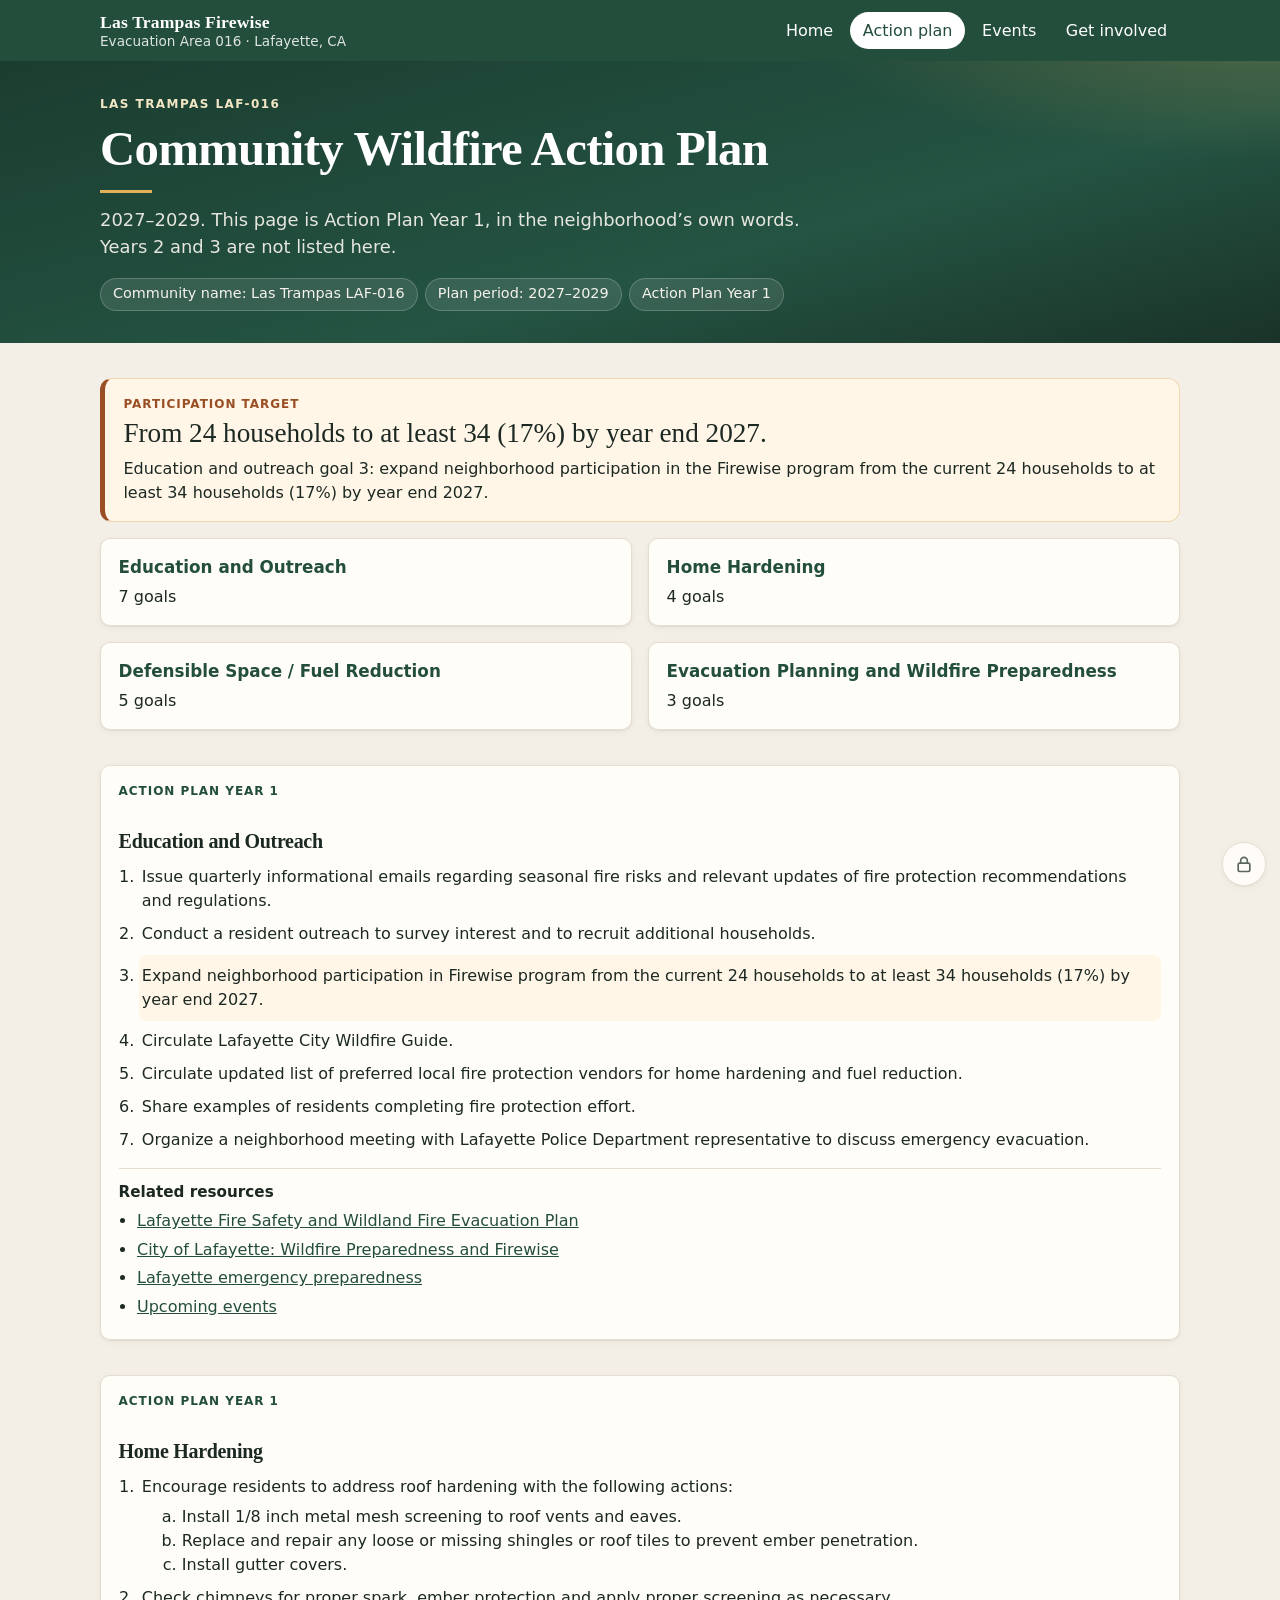
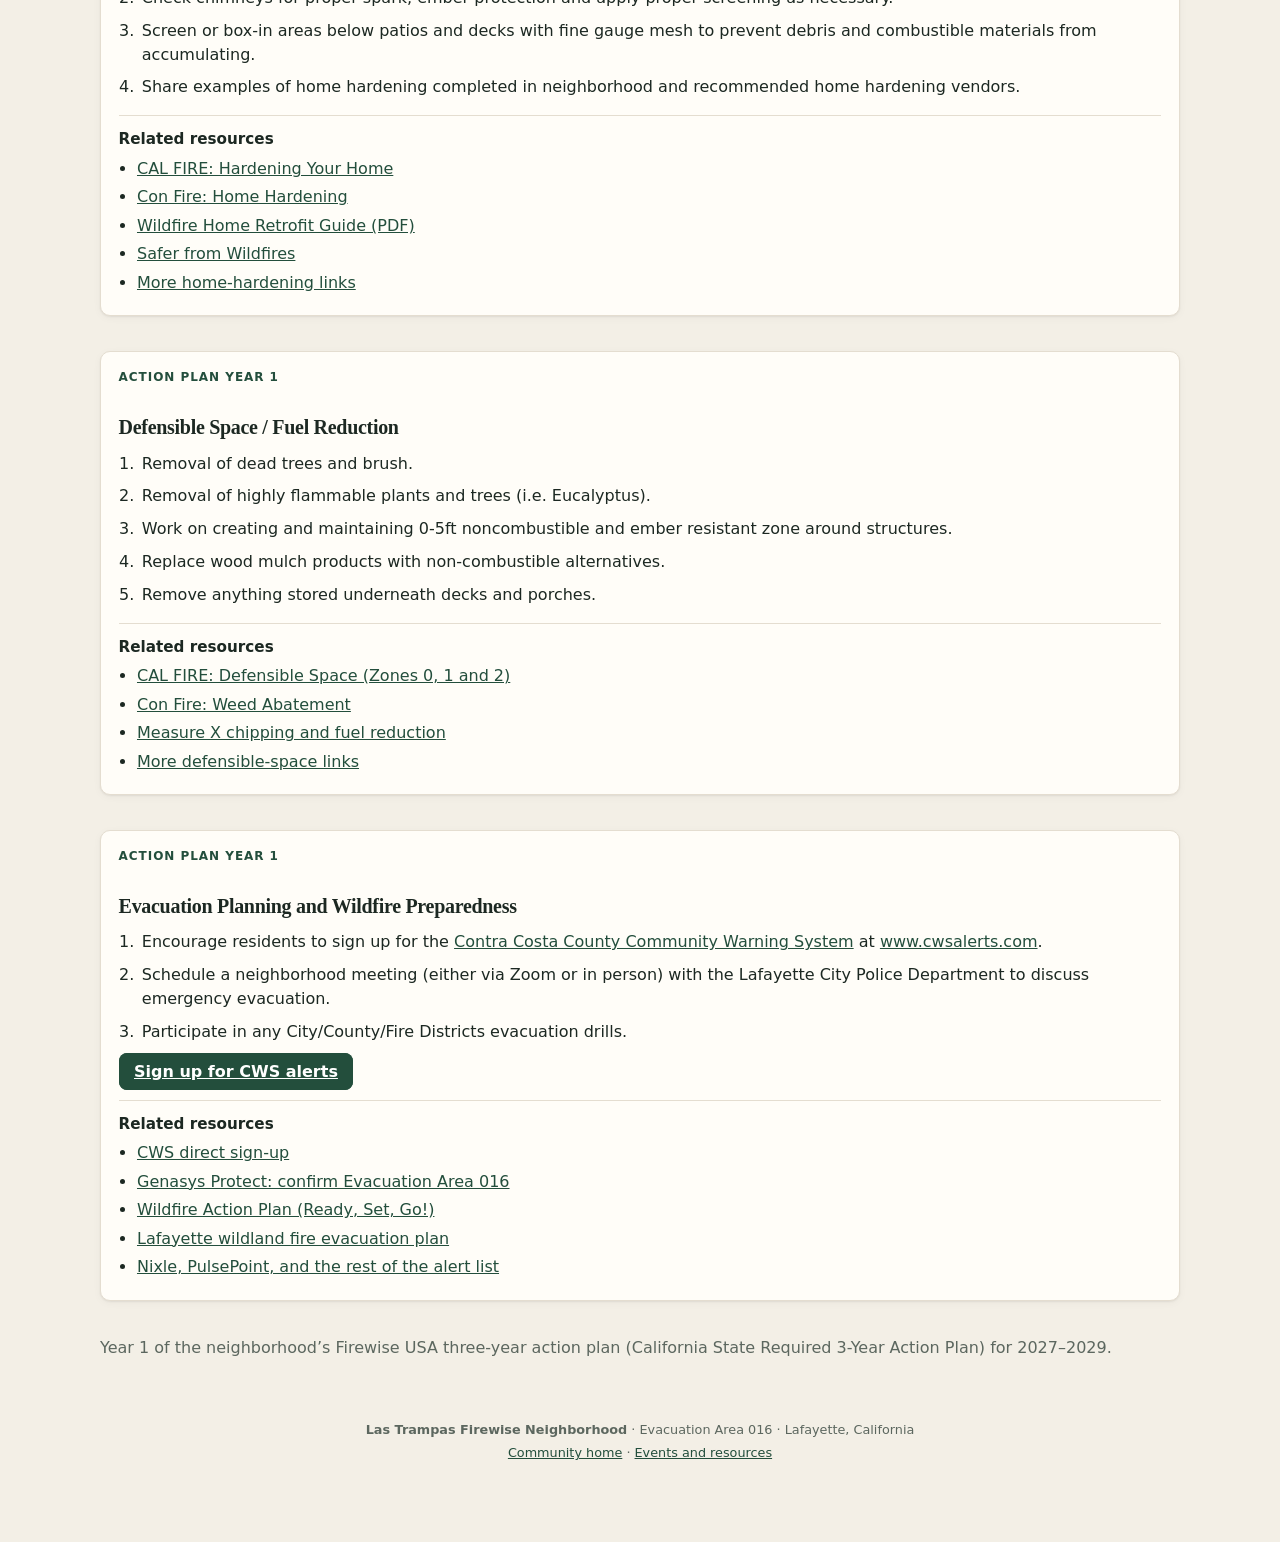
==== action-plan.html @ e47c63eb "Open the site to neighbors and lock organizer tools The homepage, events page, and new Year 1 wildfi" ====
<!doctype html>
<html lang="en"><head>
<meta charset="utf-8"><meta name="viewport" content="width=device-width,initial-scale=1">
<meta name="description" content="Las Trampas LAF-016 Community Wildfire Action Plan for 2027–2029, Action Plan Year 1.">
<title>Action Plan 2027–2029 &middot; Las Trampas Firewise</title>
<link rel="icon" href="data:image/svg+xml,%3Csvg xmlns='http://www.w3.org/2000/svg' viewBox='0 0 32 32'%3E%3Crect width='32' height='32' rx='6' fill='%23234e3c'/%3E%3Cpath d='M16 7c-3.2 4.6-7 7-7 12.2a7 7 0 0 0 14 0C23 14 19.2 11.6 16 7z' fill='%23f3e6c4'/%3E%3C/svg%3E">
<link rel="stylesheet" href="assets/style.css">
</head><body class="page-public"><a class="skip" href="#content">Skip to content</a>
<header class="site"><div class="wrap">
  <a class="brand" href="index.html"><strong>Las Trampas Firewise</strong><span>Evacuation Area 016 &middot; Lafayette, CA</span></a>
  <nav class="main" aria-label="Main"><ul>
    <li><a href="index.html">Home</a></li>
    <li><a href="action-plan.html" aria-current="page">Action plan</a></li>
    <li><a href="events.html">Events</a></li>
    <li><a href="index.html#involved">Get involved</a></li>
  </ul></nav>
</div></header>
<main id="content" class="community">
  <section class="hero-band">
    <div class="wrap">
      <p class="eyebrow">Las Trampas LAF-016</p>
      <h1>Community Wildfire Action Plan</h1>
      <hr class="hero-rule">
      <p class="lede">2027&ndash;2029. This page is Action Plan Year 1, in the neighborhood&rsquo;s own words. Years 2 and 3 are not listed here.</p>
      <ul class="facts">
        <li>Community name: Las Trampas LAF-016</li>
        <li>Plan period: 2027&ndash;2029</li>
        <li>Action Plan Year 1</li>
      </ul>
    </div>
  </section>
  <div class="wrap">
    <section aria-labelledby="target-h">
      <div class="target-callout">
        <p class="target-kicker" id="target-h">Participation target</p>
        <p class="target-stat">From 24 households to at least 34 (17%) by year end 2027.</p>
        <p style="margin:0">Education and outreach goal 3: expand neighborhood participation in the Firewise program from the current 24 households to at least 34 households (17%) by year end 2027.</p>
      </div>
      <div class="grid cols-2">
        <a class="card plan-link" href="#education"><h3>Education and Outreach</h3><p>7 goals</p></a>
        <a class="card plan-link" href="#hardening"><h3>Home Hardening</h3><p>4 goals</p></a>
        <a class="card plan-link" href="#defensible"><h3>Defensible Space / Fuel Reduction</h3><p>5 goals</p></a>
        <a class="card plan-link" href="#evacuation"><h3>Evacuation Planning and Wildfire Preparedness</h3><p>3 goals</p></a>
      </div>
    </section>

    <section class="card plan-cat" id="education" aria-labelledby="edu-h">
      <p class="cat-label">Action Plan Year 1</p>
      <h2 id="edu-h">Education and Outreach</h2>
      <ol class="goals">
        <li>Issue quarterly informational emails regarding seasonal fire risks and relevant updates of fire protection recommendations and regulations.</li>
        <li>Conduct a resident outreach to survey interest and to recruit additional households.</li>
        <li class="is-target" id="participation">Expand neighborhood participation in Firewise program from the current 24 households to at least 34 households (17%) by year end 2027.</li>
        <li>Circulate Lafayette City Wildfire Guide.</li>
        <li>Circulate updated list of preferred local fire protection vendors for home hardening and fuel reduction.</li>
        <li>Share examples of residents completing fire protection effort.</li>
        <li>Organize a neighborhood meeting with Lafayette Police Department representative to discuss emergency evacuation.</li>
      </ol>
      <div class="related">
        <h3>Related resources</h3>
        <ul>
          <li><a href="https://www.lovelafayette.org/city-hall/quick-links/hot-topics/fire-safety" target="_blank" rel="noopener noreferrer">Lafayette Fire Safety and Wildland Fire Evacuation Plan</a></li>
          <li><a href="https://www.lovelafayette.org/city-hall/commissions-committees/emergency-preparedness/firewise-and-wildfire-preparedness" target="_blank" rel="noopener noreferrer">City of Lafayette: Wildfire Preparedness and Firewise</a></li>
          <li><a href="https://www.lovelafayette.org/city-hall/city-departments/police/emergency-preparedness" target="_blank" rel="noopener noreferrer">Lafayette emergency preparedness</a></li>
          <li><a href="events.html">Upcoming events</a></li>
        </ul>
      </div>
    </section>

    <section class="card plan-cat" id="hardening" aria-labelledby="hard-h">
      <p class="cat-label">Action Plan Year 1</p>
      <h2 id="hard-h">Home Hardening</h2>
      <ol class="goals">
        <li>Encourage residents to address roof hardening with the following actions:
          <ol type="a">
            <li>Install 1/8 inch metal mesh screening to roof vents and eaves.</li>
            <li>Replace and repair any loose or missing shingles or roof tiles to prevent ember penetration.</li>
            <li>Install gutter covers.</li>
          </ol>
        </li>
        <li>Check chimneys for proper spark, ember protection and apply proper screening as necessary.</li>
        <li>Screen or box-in areas below patios and decks with fine gauge mesh to prevent debris and combustible materials from accumulating.</li>
        <li>Share examples of home hardening completed in neighborhood and recommended home hardening vendors.</li>
      </ol>
      <div class="related">
        <h3>Related resources</h3>
        <ul>
          <li><a href="https://www.readyforwildfire.org/prepare-for-wildfire/hardening-your-home/" target="_blank" rel="noopener noreferrer">CAL FIRE: Hardening Your Home</a></li>
          <li><a href="https://www.cccfpd.org/470/Home-Hardening" target="_blank" rel="noopener noreferrer">Con Fire: Home Hardening</a></li>
          <li><a href="https://www.cccfpd.org/DocumentCenter/View/1547/Wildfire-Home-Retrfit-Guide-PDF" target="_blank" rel="noopener noreferrer">Wildfire Home Retrofit Guide (PDF)</a></li>
          <li><a href="https://www.insurance.ca.gov/01-consumers/200-wrr/Safer-from-Wildfires.cfm" target="_blank" rel="noopener noreferrer">Safer from Wildfires</a></li>
          <li><a href="events.html#hardening">More home-hardening links</a></li>
        </ul>
      </div>
    </section>

    <section class="card plan-cat" id="defensible" aria-labelledby="def-h">
      <p class="cat-label">Action Plan Year 1</p>
      <h2 id="def-h">Defensible Space / Fuel Reduction</h2>
      <ol class="goals">
        <li>Removal of dead trees and brush.</li>
        <li>Removal of highly flammable plants and trees (i.e. Eucalyptus).</li>
        <li>Work on creating and maintaining 0-5ft noncombustible and ember resistant zone around structures.</li>
        <li>Replace wood mulch products with non-combustible alternatives.</li>
        <li>Remove anything stored underneath decks and porches.</li>
      </ol>
      <div class="related">
        <h3>Related resources</h3>
        <ul>
          <li><a href="https://www.readyforwildfire.org/prepare-for-wildfire/defensible-space/" target="_blank" rel="noopener noreferrer">CAL FIRE: Defensible Space (Zones 0, 1 and 2)</a></li>
          <li><a href="https://www.cccfpd.org/200/Weed-Abatement-Annual-Program" target="_blank" rel="noopener noreferrer">Con Fire: Weed Abatement</a></li>
          <li><a href="https://www.cccfpd.gov/199/Measure-X-Funded-Wildfire-Programs" target="_blank" rel="noopener noreferrer">Measure X chipping and fuel reduction</a></li>
          <li><a href="events.html#defensible">More defensible-space links</a></li>
        </ul>
      </div>
    </section>

    <section class="card plan-cat" id="evacuation" aria-labelledby="evac-h">
      <p class="cat-label">Action Plan Year 1</p>
      <h2 id="evac-h">Evacuation Planning and Wildfire Preparedness</h2>
      <ol class="goals">
        <li>Encourage residents to sign up for the <a href="https://www.cwsalerts.com" target="_blank" rel="noopener noreferrer">Contra Costa County Community Warning System</a> at <a href="https://www.cwsalerts.com" target="_blank" rel="noopener noreferrer">www.cwsalerts.com</a>.</li>
        <li>Schedule a neighborhood meeting (either via Zoom or in person) with the Lafayette City Police Department to discuss emergency evacuation.</li>
        <li>Participate in any City/County/Fire Districts evacuation drills.</li>
      </ol>
      <p><a class="btn" href="https://www.cwsalerts.com" target="_blank" rel="noopener noreferrer">Sign up for CWS alerts</a></p>
      <div class="related">
        <h3>Related resources</h3>
        <ul>
          <li><a href="https://alerts5.athoc.com/SelfService/CCCCWS/Register" target="_blank" rel="noopener noreferrer">CWS direct sign-up</a></li>
          <li><a href="https://protect.genasys.com/" target="_blank" rel="noopener noreferrer">Genasys Protect: confirm Evacuation Area 016</a></li>
          <li><a href="https://readyforwildfire.org/prepare-for-wildfire/wildfire-action-plan/" target="_blank" rel="noopener noreferrer">Wildfire Action Plan (Ready, Set, Go!)</a></li>
          <li><a href="https://www.lovelafayette.org/city-hall/quick-links/hot-topics/fire-safety" target="_blank" rel="noopener noreferrer">Lafayette wildland fire evacuation plan</a></li>
          <li><a href="events.html#alerts">Nixle, PulsePoint, and the rest of the alert list</a></li>
        </ul>
      </div>
    </section>

    <p class="muted">Year 1 of the neighborhood&rsquo;s Firewise USA three-year action plan (California State Required 3-Year Action Plan) for 2027&ndash;2029.</p>
  </div>
</main>
<footer class="site"><div class="wrap">
  <p><strong>Las Trampas Firewise Neighborhood</strong> &middot; Evacuation Area 016 &middot; Lafayette, California</p>
  <p><a href="index.html">Community home</a> &middot; <a href="events.html">Events and resources</a></p>
</div></footer>
<button type="button" class="corner-lock" id="cornerLock" aria-label="Organizer sign-in" title="Organizer sign-in">
  <svg viewBox="0 0 24 24" width="20" height="20" aria-hidden="true" focusable="false"><rect x="5" y="11" width="14" height="10" rx="2" fill="none" stroke="currentColor" stroke-width="2"/><path d="M8 11V8a4 4 0 0 1 8 0v3" fill="none" stroke="currentColor" stroke-width="2" stroke-linecap="round"/></svg>
</button>
<script src="data/public-data.js"></script>
<script src="assets/firewise.js"></script>
<script>
Firewise.loadPublic().then(pub => Firewise.mountCornerLock(pub.residents_enc));
</script>
</body></html>
---- assets/style.css ----
:root{
  --bg:#f3efe6; --card:#fffdf8; --ink:#1c2822; --muted:#5c675f; --line:#e4ddd0;
  --accent:#234e3c; --accent-ink:#fff; --warn:#8a4b08; --warn-bg:#fff4e0;
  --st-signed:#1a7f37; --st-attended:#1f5fa8; --st-noresp:#c2410c; --st-unknown:#8b949e;
  --radius:10px; --shadow:0 1px 2px rgba(0,0,0,.06),0 2px 8px rgba(0,0,0,.04);
}
*{box-sizing:border-box}
html,body{margin:0;padding:0}
body{font-family:system-ui,-apple-system,"Segoe UI",Roboto,Helvetica,Arial,sans-serif;background:var(--bg);color:var(--ink);line-height:1.5;font-size:16px}
a{color:var(--accent)}
header.site a.brand{color:inherit;text-decoration:none}
header.site a.brand:hover{color:inherit}
header.site .wrap{max-width:1120px;margin-inline:auto;width:100%}
a:focus-visible,button:focus-visible,input:focus-visible,select:focus-visible,summary:focus-visible{outline:3px solid #f2b705;outline-offset:2px}
.skip{position:absolute;left:-999px;top:0;background:#000;color:#fff;padding:.5rem 1rem;z-index:2000}
.skip:focus{left:0}
header.site{background:var(--accent);color:var(--accent-ink)}
header.site .wrap{display:flex;flex-wrap:wrap;align-items:center;justify-content:space-between;gap:.5rem 1.5rem;padding:.75rem 1.25rem}
.brand{display:flex;flex-direction:column;line-height:1.2}
.brand strong{font-size:1.1rem;letter-spacing:.01em}
.brand span{font-size:.85rem;opacity:.85}
nav.main ul{list-style:none;margin:0;padding:0;display:flex;flex-wrap:wrap;gap:.25rem}
nav.main a{color:var(--accent-ink);text-decoration:none;padding:.4rem .8rem;border-radius:999px;display:inline-block;font-weight:500}
nav.main a:hover{background:rgba(255,255,255,.14)}
nav.main a[aria-current="page"]{background:#fff;color:var(--accent)}
.private-banner{background:var(--warn-bg);color:var(--warn);font-size:.85rem;padding:.35rem 1.25rem;border-bottom:1px solid #f1d9b0}
main{max-width:1200px;margin:0 auto;padding:1.25rem}
main.full{max-width:none;padding:0}
h1{font-size:1.6rem;margin:.2rem 0 .4rem}
h2{font-size:1.25rem;margin:1.6rem 0 .6rem}
h3{font-size:1.05rem;margin:0 0 .3rem}
.lede{color:var(--muted);margin:0 0 1rem;max-width:70ch}
.card{background:var(--card);border:1px solid var(--line);border-radius:var(--radius);box-shadow:var(--shadow);padding:1rem 1.1rem}
.grid{display:grid;gap:1rem}
.grid.cols-3{grid-template-columns:repeat(auto-fit,minmax(240px,1fr))}
.grid.cols-2{grid-template-columns:repeat(auto-fit,minmax(380px,1fr))}
.grid.cols-4{grid-template-columns:repeat(auto-fit,minmax(170px,1fr))}
.stat{font-size:1.9rem;font-weight:700;line-height:1.1}
.stat small{font-size:.9rem;font-weight:500;color:var(--muted)}
.muted{color:var(--muted)}
.btn{appearance:none;border:1px solid var(--accent);background:var(--accent);color:#fff;border-radius:8px;padding:.5rem .9rem;font:inherit;font-weight:600;cursor:pointer}
.btn.secondary{background:#fff;color:var(--accent)}
.btn:hover{filter:brightness(1.08)}
.btn:disabled{opacity:.5;cursor:not-allowed}
label{font-weight:500}
input[type=search],select{font:inherit;padding:.45rem .6rem;border:1px solid #b9c2bf;border-radius:8px;background:#fff;min-height:2.4rem}
.controls{display:flex;flex-wrap:wrap;gap:.75rem 1rem;align-items:flex-end}
.controls .field{display:flex;flex-direction:column;gap:.2rem;font-size:.9rem}
.controls .check{display:flex;gap:.4rem;align-items:center;font-size:.95rem;min-height:2.4rem}
.dot{display:inline-block;width:.85rem;height:.85rem;border-radius:50%;vertical-align:-.1rem;border:2px solid rgba(0,0,0,.25)}
.dot.signed{background:var(--st-signed)} .dot.attended{background:var(--st-attended)}
.dot.noresp{background:var(--st-noresp)} .dot.unknown{background:var(--st-unknown)}
.dot.approx{background:#fff;border:2px dashed #555}
.pill{display:inline-block;padding:.05rem .55rem;border-radius:999px;font-size:.8rem;font-weight:600;border:1px solid transparent;white-space:nowrap}
.pill.signed{background:#e3f4e8;color:#14612b;border-color:#b7e0c3}
.pill.attended{background:#e3eefb;color:#174a85;border-color:#b9d2f0}
.pill.noresp{background:#fdebe1;color:#9a3412;border-color:#f6c6ab}
.pill.unknown{background:#eef0f1;color:#4b5459;border-color:#d5dadc}
.pill.flag{background:var(--warn-bg);color:var(--warn);border-color:#f1d9b0}
footer.site{color:var(--muted);font-size:.8rem;text-align:center;padding:1.5rem 1rem 2rem}
.sr-only{position:absolute;width:1px;height:1px;padding:0;margin:-1px;overflow:hidden;clip:rect(0,0,0,0);border:0}
/* map page */
.map-layout{display:grid;grid-template-columns:320px 1fr;height:calc(100vh - 92px);min-height:520px}
.map-side{overflow:auto;padding:1rem;border-right:1px solid var(--line);background:#fff}
.map-side h1{font-size:1.25rem}
.map-side .field{margin-bottom:.75rem;display:flex;flex-direction:column;gap:.25rem}
.map-side fieldset{border:1px solid var(--line);border-radius:8px;padding:.5rem .75rem;margin:0 0 .75rem}
.map-side legend{font-weight:600;font-size:.9rem;padding:0 .25rem}
.map-side fieldset label{display:flex;align-items:center;gap:.45rem;font-weight:400;padding:.15rem 0}
#map{height:100%;width:100%}
.summary{background:#f1f5f3;border-radius:8px;padding:.6rem .75rem;margin-bottom:.9rem;font-size:.95rem}
.summary .big{font-size:1.35rem;font-weight:700}
.legend-box{background:#fff;padding:.5rem .7rem;border-radius:8px;box-shadow:var(--shadow);font-size:.85rem;line-height:1.7}
.leaflet-popup-content{font-size:.92rem;line-height:1.45;min-width:220px}
.popup-addr{font-weight:700;font-size:1rem}
.popup dl{display:grid;grid-template-columns:auto 1fr;gap:.1rem .6rem;margin:.4rem 0 0}
.popup dt{color:var(--muted)} .popup dd{margin:0}
@media (max-width:800px){
  .grid.cols-2{grid-template-columns:1fr}
  .map-layout{grid-template-columns:1fr;grid-template-rows:65vh auto;height:auto}
  #map{order:-1}
  .map-side{border-right:0;border-top:1px solid var(--line);max-height:none;overflow:visible}
}
/* roster */
.table-wrap{overflow:auto;border:1px solid var(--line);border-radius:var(--radius);background:#fff;max-height:70vh}
table{border-collapse:collapse;width:100%;font-size:.92rem}
thead th{position:sticky;top:0;background:#eef3f1;z-index:1;text-align:left;border-bottom:1px solid var(--line)}
th button{all:unset;cursor:pointer;display:flex;gap:.3rem;align-items:center;padding:.6rem .7rem;font-weight:700;width:100%;box-sizing:border-box}
th button:focus-visible{outline:3px solid #f2b705}
th[aria-sort="ascending"] .arrow::after{content:"▲"} th[aria-sort="descending"] .arrow::after{content:"▼"}
th .arrow{font-size:.7rem;color:var(--muted)}
td{padding:.5rem .7rem;border-bottom:1px solid #eef0ee;vertical-align:top}
tbody tr:nth-child(even){background:#fbfcfb}
tbody tr:hover{background:#f2f7f5}
td.empty{color:#a0a8ab;font-style:italic}
.toolbar{display:flex;flex-wrap:wrap;gap:.5rem;align-items:center;margin:.75rem 0}
.toast{position:fixed;bottom:1rem;left:50%;transform:translateX(-50%);background:#1f2a2e;color:#fff;padding:.6rem 1rem;border-radius:8px;opacity:0;transition:opacity .2s;pointer-events:none;z-index:3000}
.toast.show{opacity:1}
/* events */
.event{display:flex;flex-direction:column;gap:.35rem;position:relative}
.event .when{font-weight:600;color:var(--accent)}
.res-list{list-style:none;padding:0;margin:0;display:grid;gap:.6rem}
.res-list li{padding:.6rem .1rem;border-bottom:1px solid #eef0ee}
.res-list li:last-child{border-bottom:0}
.res-list a{font-weight:600}
.res-list .src{font-size:.8rem;color:var(--muted)}
/* lock screen */
body.locked{overflow:hidden}
.lock-overlay{position:fixed;inset:0;background:rgba(31,42,46,.55);backdrop-filter:blur(3px);display:flex;align-items:center;justify-content:center;z-index:5000;padding:1rem}
.lock-card{background:#fff;border-radius:14px;max-width:420px;width:100%;padding:1.6rem 1.5rem;box-shadow:0 10px 40px rgba(0,0,0,.25)}
.lock-card h2{margin:.2rem 0 .4rem}
.lock-card p{color:var(--muted);margin:.2rem 0 .9rem}
.lock-icon{font-size:2rem}
.lock-card form{display:flex;flex-direction:column;gap:.35rem}
.lock-card input[type=password]{font:inherit;padding:.6rem .7rem;border:1px solid #b9c2bf;border-radius:8px}
.lock-error{color:#b42318 !important;font-weight:600;min-height:1.4em;margin:.2rem 0 !important}
.lock-actions{display:flex;gap:.5rem;flex-wrap:wrap}
.lock-actions .btn{text-decoration:none;display:inline-block}
.lock-note{font-size:.82rem;margin-top:1rem !important}
.lock-link{background:transparent;border:1px solid rgba(255,255,255,.5);color:#fff;border-radius:999px;padding:.35rem .8rem;font:inherit;font-weight:500;cursor:pointer}
.lock-link:hover{background:rgba(255,255,255,.14)}
.event .cost{font-size:.85rem;font-weight:600;color:#14612b}
.event .src{font-size:.8rem;color:var(--muted)}
.event.past{opacity:.75}
.past-wrap{margin-top:1rem}
.past-wrap summary{cursor:pointer;font-weight:600;color:var(--accent);margin-bottom:.75rem}
.hood p{margin:.3rem 0 .6rem}
ul.tight{margin:.3rem 0 .6rem;padding-left:1.2rem}
ul.tight li{margin:.25rem 0}
.owner-label{font-size:.75rem;color:var(--muted);font-style:italic;line-height:1.25;margin-top:.15rem}
.pill.conf-high{background:#e3f4e8;color:#14612b;border-color:#b7e0c3}
.pill.conf-medium{background:#fff4e0;color:#8a4b08;border-color:#f1d9b0}
.pill.conf-low{background:#fdebe1;color:#9a3412;border-color:#f6c6ab}
.pill.conf-confirmed{background:#e3eefb;color:#174a85;border-color:#b9d2f0}
.dot.email-has{background:#0f9488;border-color:#0b4f49}
.dot.email-none{background:rgba(201,209,214,.55);border-color:#6b7780}
.dot.noinfo{background:#fff;border:2.5px solid #d1242f}
.pill.email-has{background:#d5f2ee;color:#0b4f49;border-color:#9fdcd3}
.pill.noinfo{background:#fff;color:#a40e26;border-color:#d1242f}
.warn-text{color:var(--warn)}

/* community site */
.page-public:not(.is-admin) h1,
.page-public:not(.is-admin) h2{
  font-family:Georgia,"Iowan Old Style","Palatino Linotype",Palatino,serif;
  font-weight:600;letter-spacing:-.015em;
}
.page-public .brand strong{font-family:Georgia,"Iowan Old Style","Palatino Linotype",Palatino,serif}
main.community{max-width:none;padding:0 0 1rem}
.wrap{max-width:1120px;margin-inline:auto;width:100%;padding-left:1.25rem;padding-right:1.25rem}
header.site .wrap{padding-top:.75rem;padding-bottom:.75rem}
.hero-band{background:
  radial-gradient(900px 280px at 100% -20%, rgba(224,177,90,.28), transparent 55%),
  linear-gradient(165deg,#1b3d30 0%,#245443 62%,#1a3328 100%);
  color:#f6f3ec}
.hero-band .wrap{padding-top:2.1rem;padding-bottom:2rem}
.hero-band h1{color:#fff;font-size:clamp(2rem,4.6vw,3.05rem);line-height:1.12;margin:0}
.hero-band .lede{color:rgba(246,243,236,.92);font-size:1.12rem;max-width:62ch}
.eyebrow{font-family:system-ui,-apple-system,"Segoe UI",sans-serif;text-transform:uppercase;letter-spacing:.12em;font-size:.75rem;font-weight:700;margin:0 0 .55rem;color:#f3e6c4}
.hero-rule{width:3.25rem;height:3px;background:#e0b15a;border:0;margin:.85rem 0 .9rem}
.hero-actions{display:flex;flex-wrap:wrap;gap:.6rem;align-items:center}
.hero-band .btn{background:#f4efe4;color:#1b3d30;border-color:transparent}
.hero-band .btn.secondary{background:transparent;color:#fff;border-color:rgba(255,255,255,.55)}
.hero-band .btn:hover{filter:brightness(1.05)}
.facts{display:flex;flex-wrap:wrap;gap:.45rem;list-style:none;padding:0;margin:1.05rem 0 0}
.facts li{background:rgba(255,255,255,.1);border:1px solid rgba(255,255,255,.2);border-radius:999px;padding:.28rem .75rem;font-size:.9rem}
.community .wrap > section,.community section.band{margin:2.2rem 0}
.section-head p{margin:.2rem 0 1rem}
.target-callout{background:#fff6e8;border:1px solid #f0d7b0;border-left:5px solid #9a4e24;border-radius:12px;padding:1rem 1.15rem;margin:0 0 1rem}
.target-kicker{font-family:system-ui,sans-serif;text-transform:uppercase;letter-spacing:.08em;font-size:.75rem;font-weight:700;color:#9a4e24;margin:0}
.target-stat{font-family:Georgia,"Iowan Old Style",Palatino,serif;font-size:clamp(1.35rem,2.4vw,1.7rem);line-height:1.25;margin:.2rem 0 .45rem}
a.card.plan-link{display:block;text-decoration:none;color:inherit;height:100%}
a.card.plan-link:hover{border-color:#234e3c}
a.card.plan-link h3{color:var(--accent)}
a.card.plan-link p{margin:0}
ol.goals{margin:.2rem 0 0;padding-left:1.3rem}
ol.goals > li{margin:.55rem 0;padding-left:.15rem}
ol.goals ol{margin:.35rem 0 .15rem}
li.is-target{background:#fff6e8;border-radius:8px;padding:.55rem .7rem;margin-left:-.2rem}
.related{margin-top:1rem;padding-top:.75rem;border-top:1px solid var(--line)}
.related h3{font-family:system-ui,sans-serif;font-size:.95rem}
.related ul{margin:.35rem 0 0;padding-left:1.15rem}
.related li{margin:.28rem 0}
.plan-cat{scroll-margin-top:1rem}
.cat-label{font-family:system-ui,sans-serif;font-size:.75rem;font-weight:700;letter-spacing:.08em;text-transform:uppercase;color:var(--accent);margin:0 0 .2rem}
.people{list-style:none;padding:0;margin:.4rem 0 0;display:grid;grid-template-columns:repeat(auto-fit,minmax(180px,1fr));gap:.7rem}
.people li{background:var(--card);border:1px solid var(--line);border-radius:var(--radius);padding:.75rem .9rem}
.people span{display:block;color:var(--muted);font-size:.88rem}
.emergency{background:#1c2822;color:#f6f3ec;border-radius:12px;padding:1rem 1.15rem}
.emergency a{color:#f3e6c4}
.emergency p{margin:.35rem 0 0}
.contact-grid{align-items:stretch}
.event p{margin:0}
footer.site p{margin:.25rem 0}
body.page-public:not(.is-admin) footer.site{padding-bottom:4.75rem}
.corner-lock{
  position:fixed;right:.85rem;bottom:.85rem;z-index:40;
  width:2.75rem;height:2.75rem;border-radius:999px;
  border:1px solid var(--line);background:rgba(255,253,248,.94);color:var(--muted);
  display:flex;align-items:center;justify-content:center;cursor:pointer;
  box-shadow:var(--shadow);
}
.corner-lock:hover{color:var(--accent);border-color:var(--accent)}
.organizer-wait{display:none;max-width:36rem;margin:18vh auto 0;padding:0 1.25rem;text-align:center;color:var(--muted)}
body.organizer-page:not(.unlocked):not(.locked) .organizer-wait{display:block}
body.organizer-page:not(.unlocked) > header.site,
body.organizer-page:not(.unlocked) > .private-banner,
body.organizer-page:not(.unlocked) > main,
body.organizer-page:not(.unlocked) > footer.site{display:none !important}
.admin-actions{display:flex;flex-wrap:wrap;gap:.6rem;align-items:center;margin:1rem 0}
.linkish{background:none;border:0;padding:0;color:var(--accent);font:inherit;font-weight:600;cursor:pointer;text-decoration:underline}
@media (max-width:640px){
  nav.main a{padding:.35rem .6rem}
  .hero-band .wrap{padding-top:1.5rem;padding-bottom:1.5rem}
}
@media print{
  .corner-lock,nav.main,.skip,.private-banner,.hero-actions{display:none !important}
  body{background:#fff}
  .hero-band{background:#fff;color:#000}
  .hero-band h1,.hero-band .lede{color:#000}
  .card{break-inside:avoid}
}
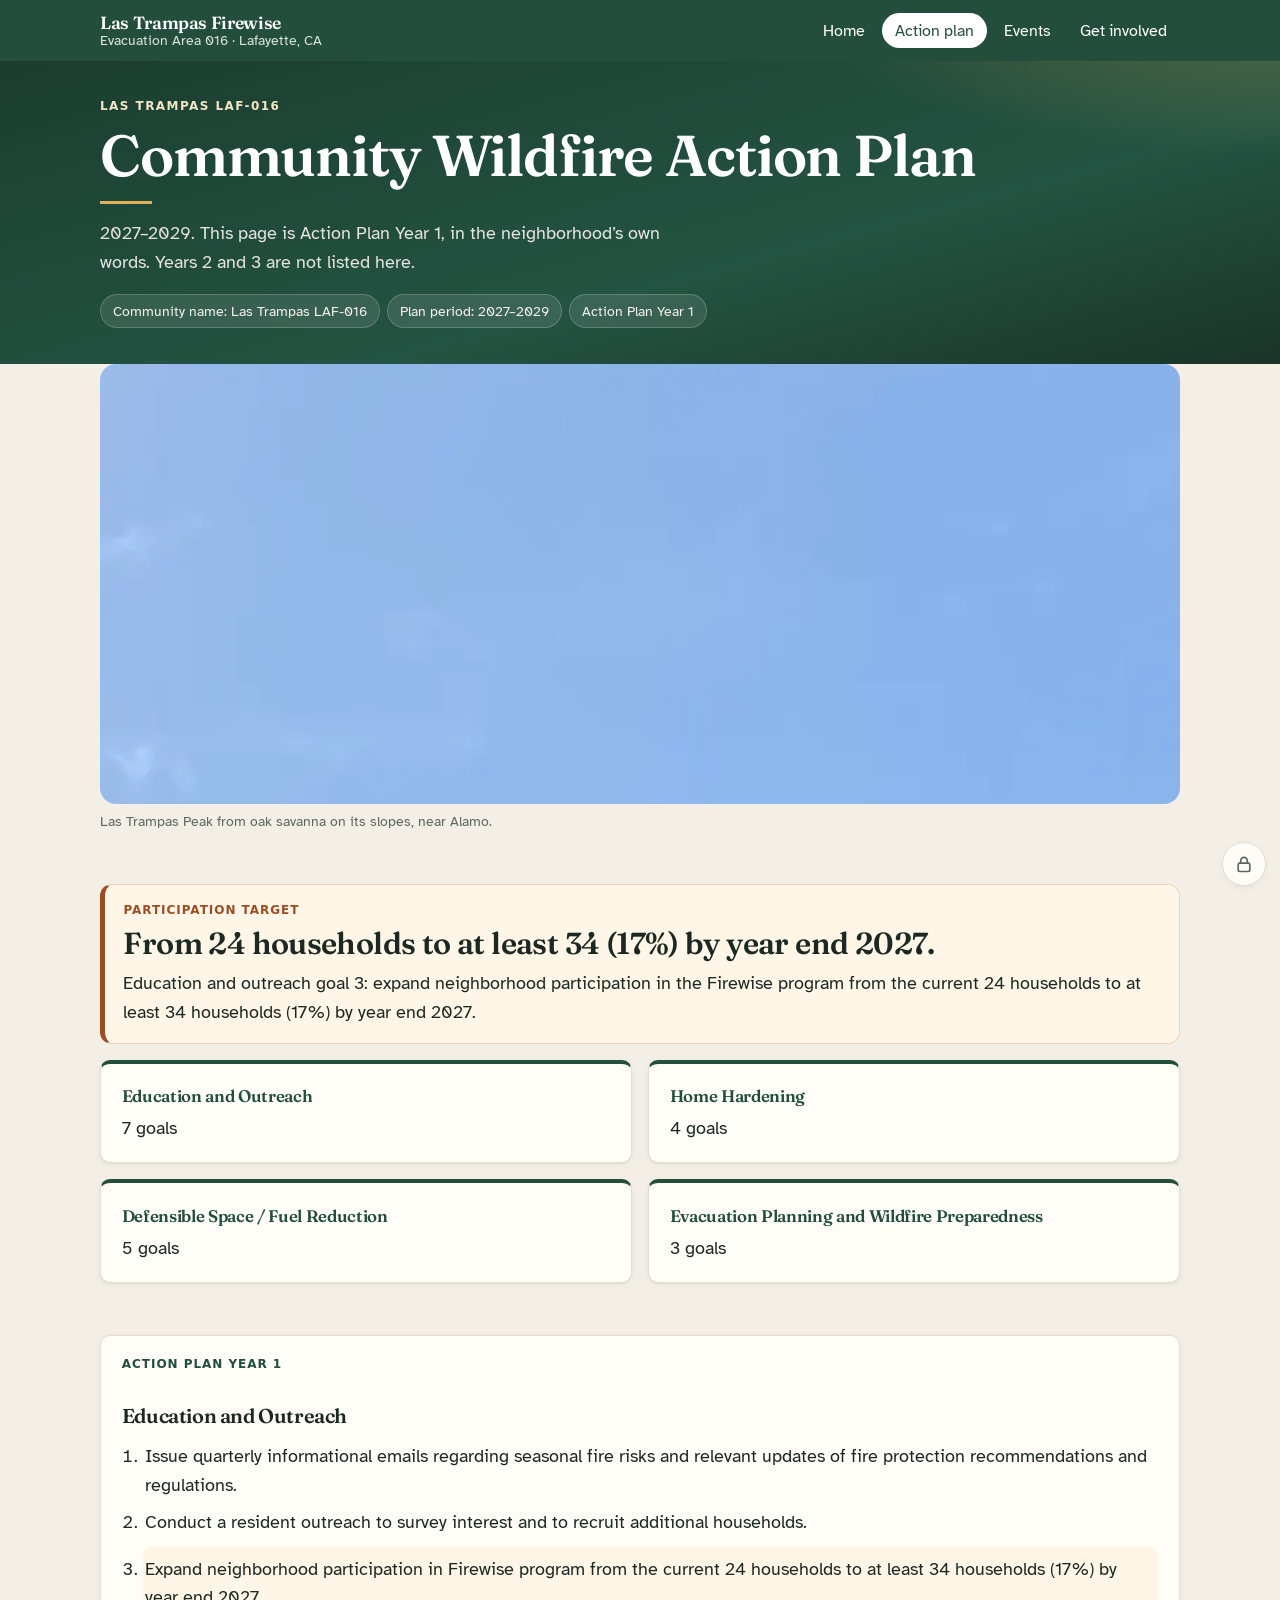
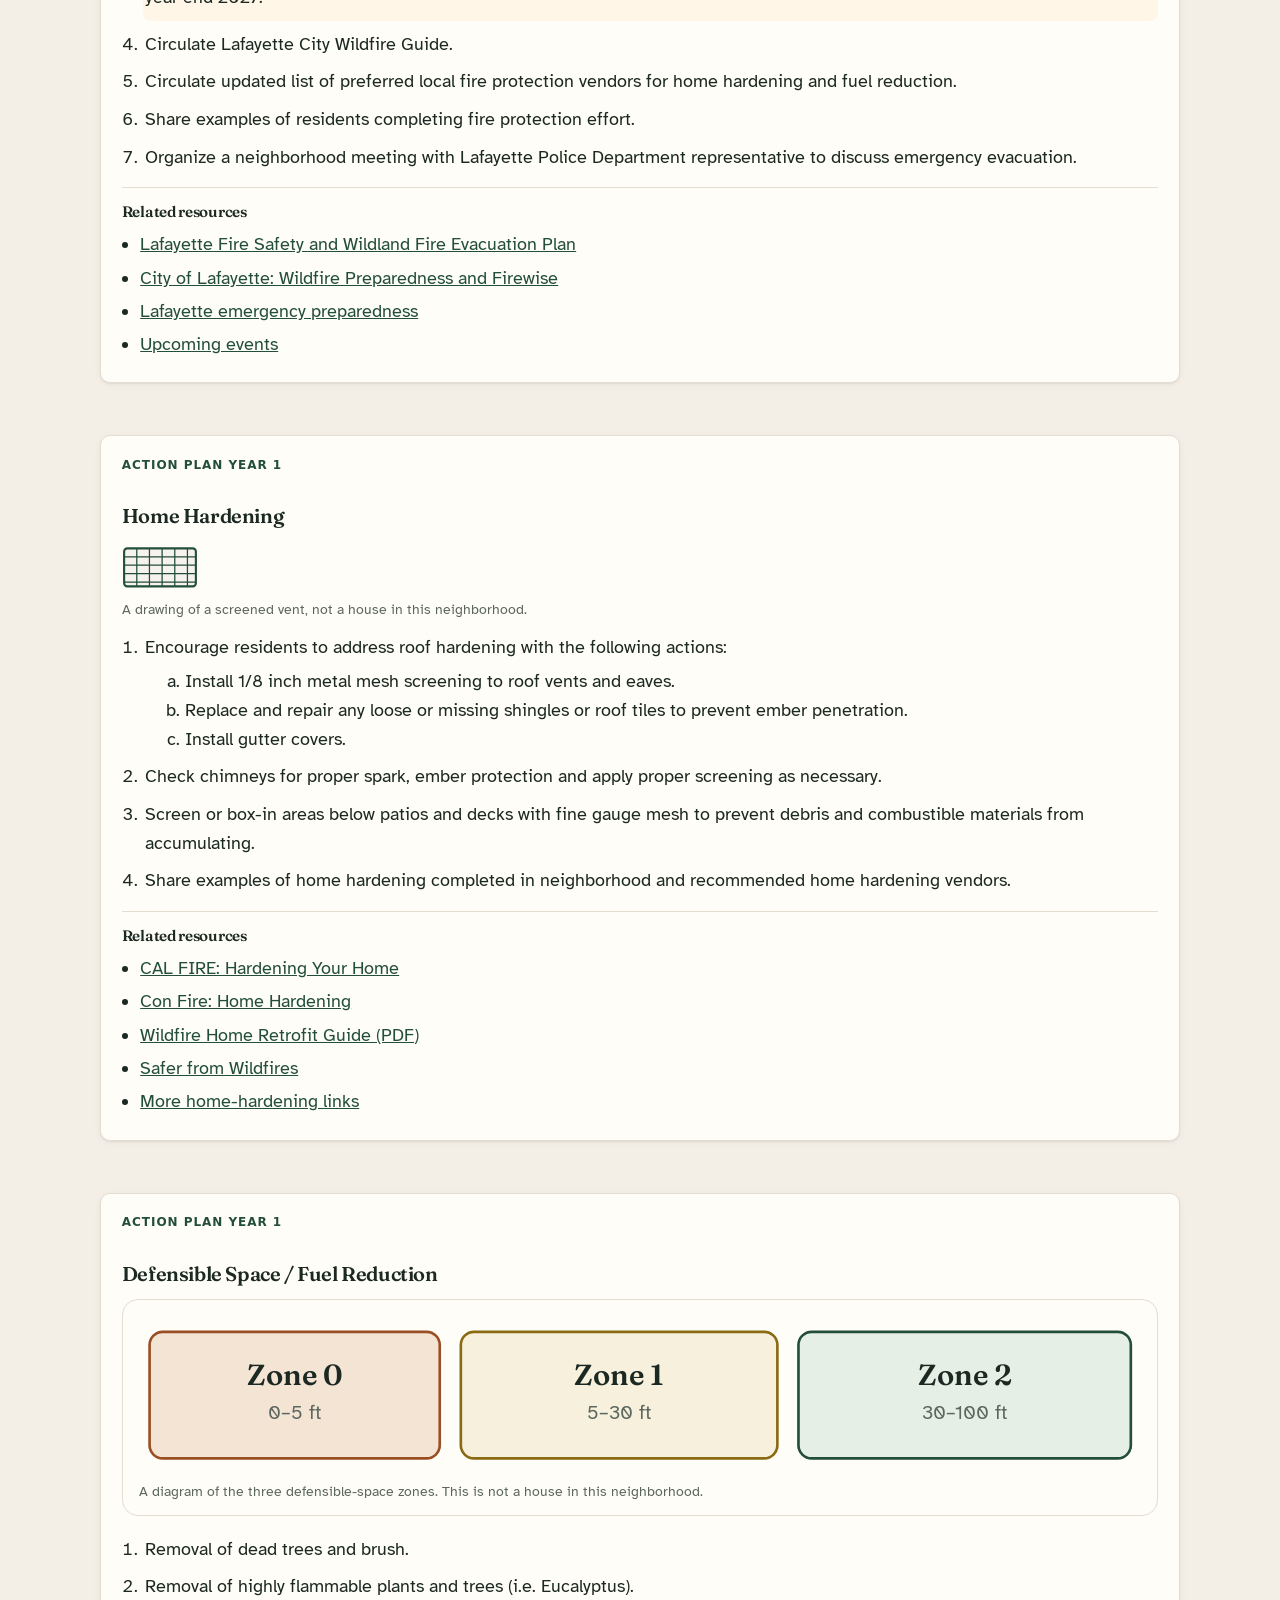
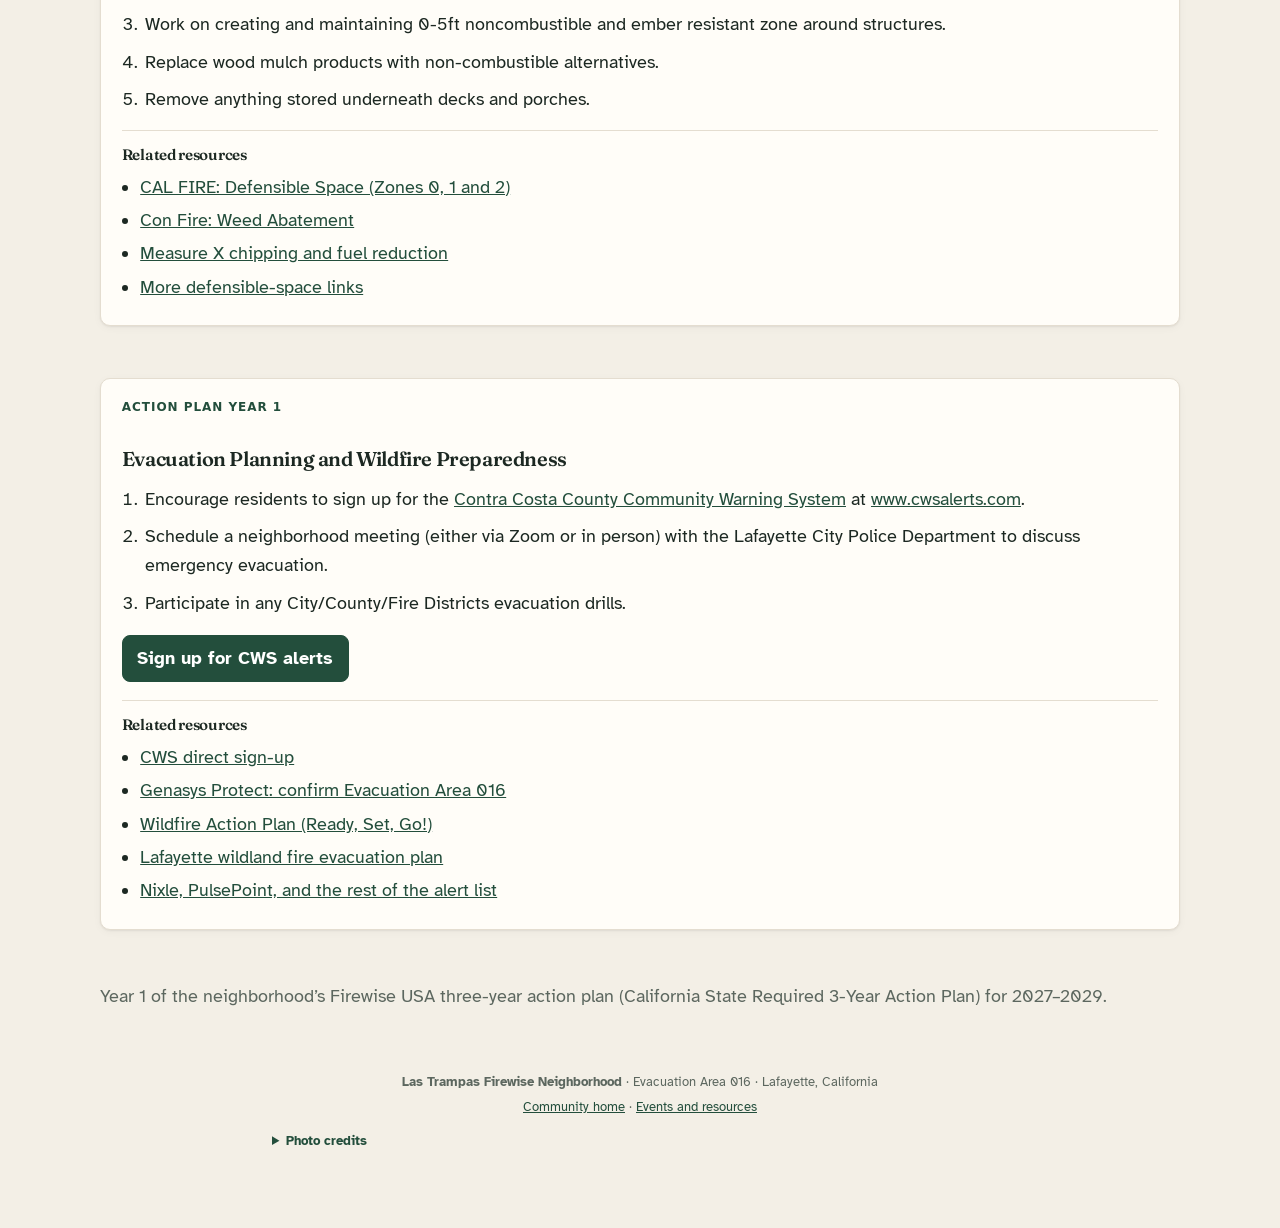
==== commit adcc2ac0: "Refresh the public site with brochure type and licensed photos. Use Fraunces for headings and Atkins" ====
--- a/action-plan.html
+++ b/action-plan.html
@@ -30,6 +30,10 @@
     </div>
   </section>
   <div class="wrap">
+    <figure class="banner-photo">
+      <img src="assets/photos/trampas-peak.webp" width="758" height="1200" alt="Las Trampas Peak rising above oak savanna and grass, near Alamo, California.">
+      <figcaption>Las Trampas Peak from oak savanna on its slopes, near Alamo.</figcaption>
+    </figure>
     <section aria-labelledby="target-h">
       <div class="target-callout">
         <p class="target-kicker" id="target-h">Participation target</p>
@@ -70,6 +74,13 @@
     <section class="card plan-cat" id="hardening" aria-labelledby="hard-h">
       <p class="cat-label">Action Plan Year 1</p>
       <h2 id="hard-h">Home Hardening</h2>
+      <figure class="vent-figure">
+        <svg class="vent" viewBox="0 0 72 48" role="img" aria-label="Simple drawing of a screened roof vent">
+          <rect x="2" y="6" width="68" height="36" rx="3" fill="#f6f3ec" stroke="#234e3c" stroke-width="2"/>
+          <path d="M2 14h68M2 22h68M2 30h68M2 38h68M14 6v36M26 6v36M38 6v36M50 6v36M62 6v36" fill="none" stroke="#234e3c" stroke-width="1.2"/>
+        </svg>
+        <figcaption>A drawing of a screened vent, not a house in this neighborhood.</figcaption>
+      </figure>
       <ol class="goals">
         <li>Encourage residents to address roof hardening with the following actions:
           <ol type="a">
@@ -97,6 +108,22 @@
     <section class="card plan-cat" id="defensible" aria-labelledby="def-h">
       <p class="cat-label">Action Plan Year 1</p>
       <h2 id="def-h">Defensible Space / Fuel Reduction</h2>
+      <figure class="zone-figure">
+        <svg viewBox="0 0 760 120" role="img" aria-labelledby="zonesTitle zonesDesc">
+          <title id="zonesTitle">Defensible space zones</title>
+          <desc id="zonesDesc">A diagram of Zone 0 from 0 to 5 feet, Zone 1 from 5 to 30 feet, and Zone 2 from 30 to 100 feet. This is a diagram, not a house in this neighborhood.</desc>
+          <rect x="8" y="12" width="220" height="96" rx="10" fill="#f4e4d4" stroke="#9a4e24" stroke-width="2"/>
+          <text x="118" y="52" text-anchor="middle" fill="#1c2822" font-family="Fraunces, Georgia, serif" font-size="22">Zone 0</text>
+          <text x="118" y="78" text-anchor="middle" fill="#5c675f" font-family="Atkinson Hyperlegible, sans-serif" font-size="15">0–5 ft</text>
+          <rect x="244" y="12" width="240" height="96" rx="10" fill="#f7f0dc" stroke="#8a6a12" stroke-width="2"/>
+          <text x="364" y="52" text-anchor="middle" fill="#1c2822" font-family="Fraunces, Georgia, serif" font-size="22">Zone 1</text>
+          <text x="364" y="78" text-anchor="middle" fill="#5c675f" font-family="Atkinson Hyperlegible, sans-serif" font-size="15">5–30 ft</text>
+          <rect x="500" y="12" width="252" height="96" rx="10" fill="#e5efe6" stroke="#234e3c" stroke-width="2"/>
+          <text x="626" y="52" text-anchor="middle" fill="#1c2822" font-family="Fraunces, Georgia, serif" font-size="22">Zone 2</text>
+          <text x="626" y="78" text-anchor="middle" fill="#5c675f" font-family="Atkinson Hyperlegible, sans-serif" font-size="15">30–100 ft</text>
+        </svg>
+        <figcaption>A diagram of the three defensible-space zones. This is not a house in this neighborhood.</figcaption>
+      </figure>
       <ol class="goals">
         <li>Removal of dead trees and brush.</li>
         <li>Removal of highly flammable plants and trees (i.e. Eucalyptus).</li>
@@ -142,6 +169,13 @@
 <footer class="site"><div class="wrap">
   <p><strong>Las Trampas Firewise Neighborhood</strong> &middot; Evacuation Area 016 &middot; Lafayette, California</p>
   <p><a href="index.html">Community home</a> &middot; <a href="events.html">Events and resources</a></p>
+  <details class="img-credits">
+    <summary>Photo credits</summary>
+    <ul>
+      <li>Las Trampas Peak from oak savanna on its slopes, near Alamo, CA. Peter J. Caprio, <a href="https://creativecommons.org/licenses/by-sa/4.0/" target="_blank" rel="noopener noreferrer">CC BY-SA 4.0</a>, via <a href="https://commons.wikimedia.org/wiki/File:Las_Trampas_Peak_from_Oak_Savanna_on_its_slopes.png" target="_blank" rel="noopener noreferrer">Wikimedia Commons</a>. Resized and compressed.</li>
+      <li>The zone diagram and vent drawing on this page are original illustrations for this site.</li>
+    </ul>
+  </details>
 </div></footer>
 <button type="button" class="corner-lock" id="cornerLock" aria-label="Organizer sign-in" title="Organizer sign-in">
   <svg viewBox="0 0 24 24" width="20" height="20" aria-hidden="true" focusable="false"><rect x="5" y="11" width="14" height="10" rx="2" fill="none" stroke="currentColor" stroke-width="2"/><path d="M8 11V8a4 4 0 0 1 8 0v3" fill="none" stroke="currentColor" stroke-width="2" stroke-linecap="round"/></svg>
--- a/assets/style.css
+++ b/assets/style.css
@@ -4,9 +4,13 @@
   --st-signed:#1a7f37; --st-attended:#1f5fa8; --st-noresp:#c2410c; --st-unknown:#8b949e;
   --radius:10px; --shadow:0 1px 2px rgba(0,0,0,.06),0 2px 8px rgba(0,0,0,.04);
 }
+@font-face{font-family:"Fraunces";src:url("fonts/fraunces-latin-600.woff2") format("woff2");font-weight:600;font-style:normal;font-display:swap}
+@font-face{font-family:"Fraunces";src:url("fonts/fraunces-latin-700.woff2") format("woff2");font-weight:700;font-style:normal;font-display:swap}
+@font-face{font-family:"Atkinson Hyperlegible";src:url("fonts/atkinson-latin-400.woff2") format("woff2");font-weight:400;font-style:normal;font-display:swap}
+@font-face{font-family:"Atkinson Hyperlegible";src:url("fonts/atkinson-latin-700.woff2") format("woff2");font-weight:700;font-style:normal;font-display:swap}
 *{box-sizing:border-box}
 html,body{margin:0;padding:0}
-body{font-family:system-ui,-apple-system,"Segoe UI",Roboto,Helvetica,Arial,sans-serif;background:var(--bg);color:var(--ink);line-height:1.5;font-size:16px}
+body{font-family:"Atkinson Hyperlegible","Segoe UI",Roboto,Helvetica,Arial,sans-serif;background:var(--bg);color:var(--ink);line-height:1.6;font-size:16px}
 a{color:var(--accent)}
 header.site a.brand{color:inherit;text-decoration:none}
 header.site a.brand:hover{color:inherit}
@@ -14,7 +18,7 @@
 a:focus-visible,button:focus-visible,input:focus-visible,select:focus-visible,summary:focus-visible{outline:3px solid #f2b705;outline-offset:2px}
 .skip{position:absolute;left:-999px;top:0;background:#000;color:#fff;padding:.5rem 1rem;z-index:2000}
 .skip:focus{left:0}
-header.site{background:var(--accent);color:var(--accent-ink)}
+header.site{background:var(--accent);color:var(--accent-ink);font-size:1rem;line-height:1.4}
 header.site .wrap{display:flex;flex-wrap:wrap;align-items:center;justify-content:space-between;gap:.5rem 1.5rem;padding:.75rem 1.25rem}
 .brand{display:flex;flex-direction:column;line-height:1.2}
 .brand strong{font-size:1.1rem;letter-spacing:.01em}
@@ -39,6 +43,7 @@
 .stat small{font-size:.9rem;font-weight:500;color:var(--muted)}
 .muted{color:var(--muted)}
 .btn{appearance:none;border:1px solid var(--accent);background:var(--accent);color:#fff;border-radius:8px;padding:.5rem .9rem;font:inherit;font-weight:600;cursor:pointer}
+a.btn{text-decoration:none;display:inline-block}
 .btn.secondary{background:#fff;color:var(--accent)}
 .btn:hover{filter:brightness(1.08)}
 .btn:disabled{opacity:.5;cursor:not-allowed}
@@ -141,11 +146,15 @@
 
 /* community site */
 .page-public:not(.is-admin) h1,
-.page-public:not(.is-admin) h2{
-  font-family:Georgia,"Iowan Old Style","Palatino Linotype",Palatino,serif;
-  font-weight:600;letter-spacing:-.015em;
-}
-.page-public .brand strong{font-family:Georgia,"Iowan Old Style","Palatino Linotype",Palatino,serif}
+.page-public:not(.is-admin) h2,
+.page-public:not(.is-admin) h3,
+.page-public .brand strong,
+.target-stat{
+  font-family:Fraunces,Georgia,"Iowan Old Style","Palatino Linotype",Palatino,serif;
+  font-weight:600;letter-spacing:-.02em;
+}
+.page-public:not(.is-admin){font-size:1.125rem}
+.page-public .lede{font-size:1.125rem;line-height:1.6;max-width:38rem;color:#3d4a44}
 main.community{max-width:none;padding:0 0 1rem}
 .wrap{max-width:1120px;margin-inline:auto;width:100%;padding-left:1.25rem;padding-right:1.25rem}
 header.site .wrap{padding-top:.75rem;padding-bottom:.75rem}
@@ -153,9 +162,35 @@
   radial-gradient(900px 280px at 100% -20%, rgba(224,177,90,.28), transparent 55%),
   linear-gradient(165deg,#1b3d30 0%,#245443 62%,#1a3328 100%);
   color:#f6f3ec}
-.hero-band .wrap{padding-top:2.1rem;padding-bottom:2rem}
-.hero-band h1{color:#fff;font-size:clamp(2rem,4.6vw,3.05rem);line-height:1.12;margin:0}
-.hero-band .lede{color:rgba(246,243,236,.92);font-size:1.12rem;max-width:62ch}
+.hero-band .wrap{padding-top:2.25rem;padding-bottom:2.25rem}
+.hero-layout,.page-banner-grid{display:grid;grid-template-columns:minmax(0,1.15fr) minmax(240px,.85fr);gap:1.75rem 2rem;align-items:center}
+.hero-band h1{color:#fff;font-size:clamp(2.4rem,5vw,3.6rem);line-height:1.08;margin:0}
+.hero-band .lede{color:rgba(246,243,236,.92);font-size:1.15rem;max-width:38rem}
+.hero-photo,.side-photo{margin:0}
+.hero-photo img,.side-photo img,.banner-photo img,.alert-photo img{width:100%;height:auto;display:block}
+.hero-photo{position:relative;border-radius:18px;overflow:hidden}
+.hero-photo img{aspect-ratio:4/5;object-fit:cover}
+.hero-photo figcaption{position:absolute;left:0;right:0;bottom:0;margin:0;padding:1.6rem .85rem .7rem;background:linear-gradient(transparent,rgba(12,24,18,.78));color:#fff;font-size:.82rem;line-height:1.35}
+.page-banner{background:#efe6d4}
+.page-banner .wrap{padding-top:1.6rem;padding-bottom:1.6rem}
+.page-banner h1{font-size:clamp(2.1rem,4vw,3rem);line-height:1.1;margin:0}
+.page-banner .eyebrow{color:var(--accent)}
+.side-photo img{border-radius:16px;aspect-ratio:3/4;object-fit:cover;object-position:center 30%}
+.side-photo figcaption,.banner-photo figcaption,.alert-photo figcaption,.zone-figure figcaption,.vent-figure figcaption{font-size:.85rem;color:var(--muted);margin:.4rem 0 0;max-width:46rem}
+.banner-photo{margin:0 0 1.4rem}
+.banner-photo img{border-radius:16px;width:100%;height:min(42vw,440px);object-fit:cover;object-position:center top}
+.alert-layout{display:grid;grid-template-columns:minmax(0,1.2fr) minmax(220px,.8fr);gap:1.15rem;align-items:start}
+.alert-copy{display:grid;gap:1rem}
+.alert-photo{margin:0}
+.alert-photo img{border-radius:16px;object-fit:cover;aspect-ratio:3/2}
+.zone-figure{margin:0 0 1.15rem;background:#fffdf8;border:1px solid var(--line);border-radius:16px;padding:1rem 1rem .8rem}
+.zone-figure svg{width:100%;height:auto;display:block}
+.vent{width:4.75rem;height:auto;display:block}
+.vent-figure{margin:0 0 .75rem}
+.img-credits{font-size:.82rem;text-align:left;margin:.85rem auto 0;max-width:46rem}
+.img-credits summary{cursor:pointer;font-weight:700;color:var(--accent)}
+.img-credits ul{margin:.45rem 0 0;padding-left:1.1rem}
+.img-credits li{margin:.35rem 0}
 .eyebrow{font-family:system-ui,-apple-system,"Segoe UI",sans-serif;text-transform:uppercase;letter-spacing:.12em;font-size:.75rem;font-weight:700;margin:0 0 .55rem;color:#f3e6c4}
 .hero-rule{width:3.25rem;height:3px;background:#e0b15a;border:0;margin:.85rem 0 .9rem}
 .hero-actions{display:flex;flex-wrap:wrap;gap:.6rem;align-items:center}
@@ -164,12 +199,15 @@
 .hero-band .btn:hover{filter:brightness(1.05)}
 .facts{display:flex;flex-wrap:wrap;gap:.45rem;list-style:none;padding:0;margin:1.05rem 0 0}
 .facts li{background:rgba(255,255,255,.1);border:1px solid rgba(255,255,255,.2);border-radius:999px;padding:.28rem .75rem;font-size:.9rem}
-.community .wrap > section,.community section.band{margin:2.2rem 0}
+.community .wrap > section,.community section.band{margin:3.25rem 0}
+.page-public:not(.is-admin) .section-head h2{font-size:clamp(1.75rem,3vw,2.35rem);line-height:1.15;margin:0 0 .35rem}
+.page-public:not(.is-admin) .section-head h2::after{content:"";display:block;width:3rem;height:3px;background:#e0b15a;margin-top:.5rem}
+.page-public:not(.is-admin) .card{padding:1.2rem 1.3rem}
 .section-head p{margin:.2rem 0 1rem}
 .target-callout{background:#fff6e8;border:1px solid #f0d7b0;border-left:5px solid #9a4e24;border-radius:12px;padding:1rem 1.15rem;margin:0 0 1rem}
 .target-kicker{font-family:system-ui,sans-serif;text-transform:uppercase;letter-spacing:.08em;font-size:.75rem;font-weight:700;color:#9a4e24;margin:0}
-.target-stat{font-family:Georgia,"Iowan Old Style",Palatino,serif;font-size:clamp(1.35rem,2.4vw,1.7rem);line-height:1.25;margin:.2rem 0 .45rem}
-a.card.plan-link{display:block;text-decoration:none;color:inherit;height:100%}
+.target-stat{font-size:clamp(1.45rem,2.6vw,1.9rem);line-height:1.25;margin:.2rem 0 .45rem}
+a.card.plan-link{display:block;text-decoration:none;color:inherit;height:100%;border-top:4px solid var(--accent)}
 a.card.plan-link:hover{border-color:#234e3c}
 a.card.plan-link h3{color:var(--accent)}
 a.card.plan-link p{margin:0}
@@ -209,9 +247,15 @@
 body.organizer-page:not(.unlocked) > footer.site{display:none !important}
 .admin-actions{display:flex;flex-wrap:wrap;gap:.6rem;align-items:center;margin:1rem 0}
 .linkish{background:none;border:0;padding:0;color:var(--accent);font:inherit;font-weight:600;cursor:pointer;text-decoration:underline}
+@media (max-width:800px){
+  .hero-layout,.page-banner-grid,.alert-layout{grid-template-columns:1fr}
+  .hero-photo img,.side-photo img{aspect-ratio:16/10}
+  .banner-photo img{max-height:280px}
+}
 @media (max-width:640px){
   nav.main a{padding:.35rem .6rem}
-  .hero-band .wrap{padding-top:1.5rem;padding-bottom:1.5rem}
+  .hero-band .wrap,.page-banner .wrap{padding-top:1.35rem;padding-bottom:1.35rem}
+  body.page-public:not(.is-admin){font-size:1.0625rem}
 }
 @media print{
   .corner-lock,nav.main,.skip,.private-banner,.hero-actions{display:none !important}
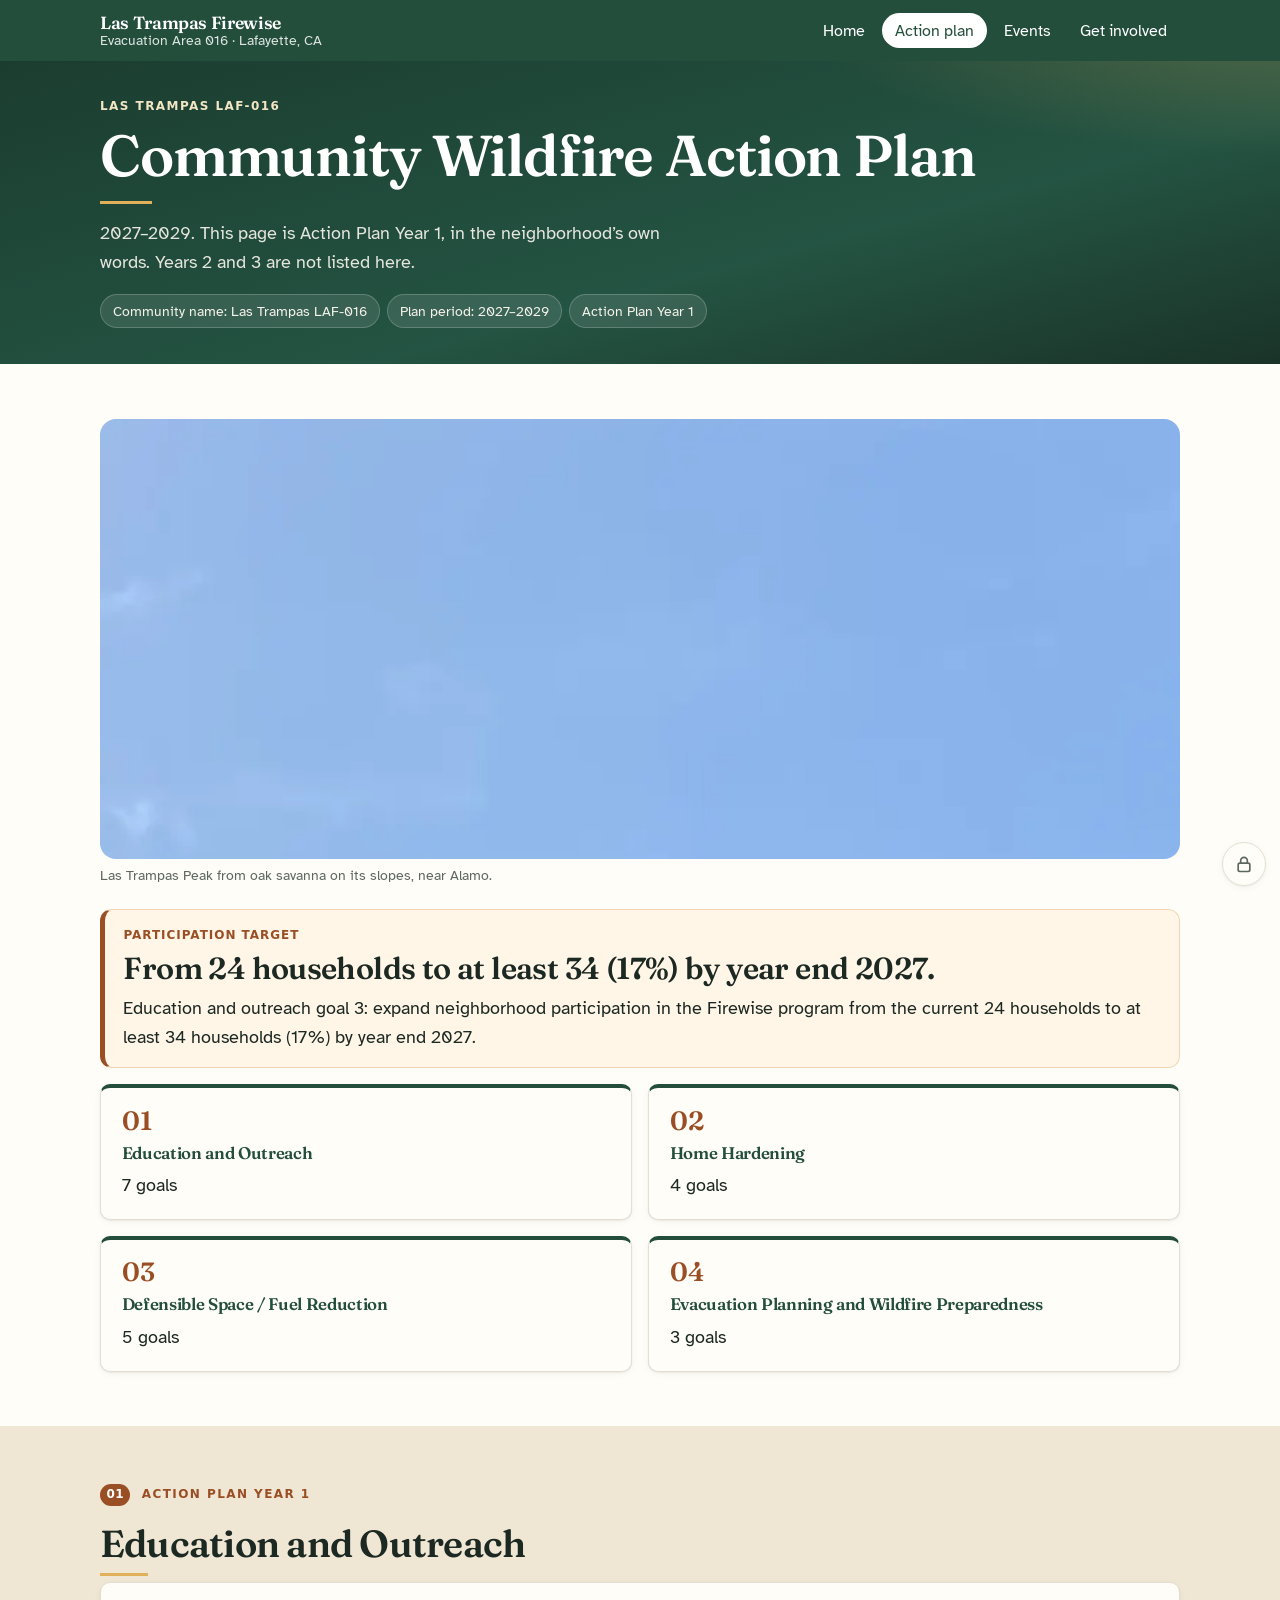
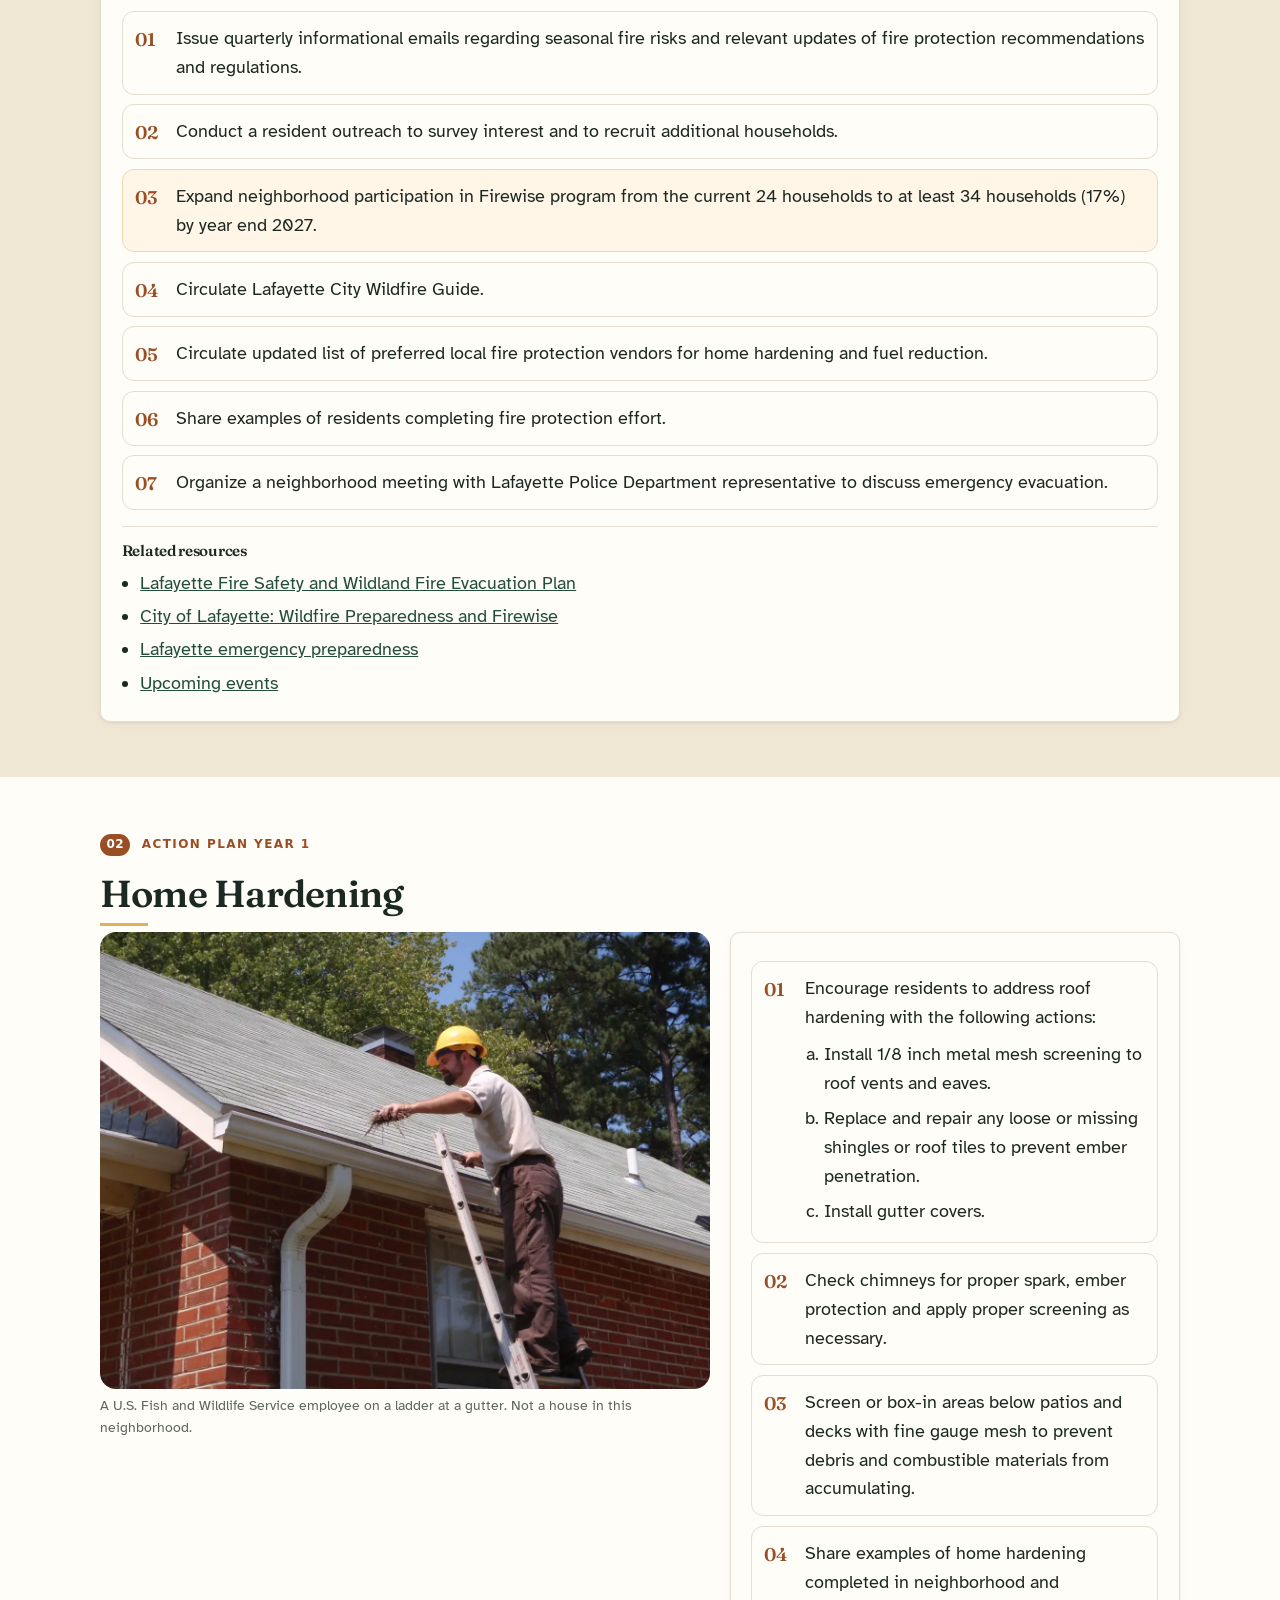
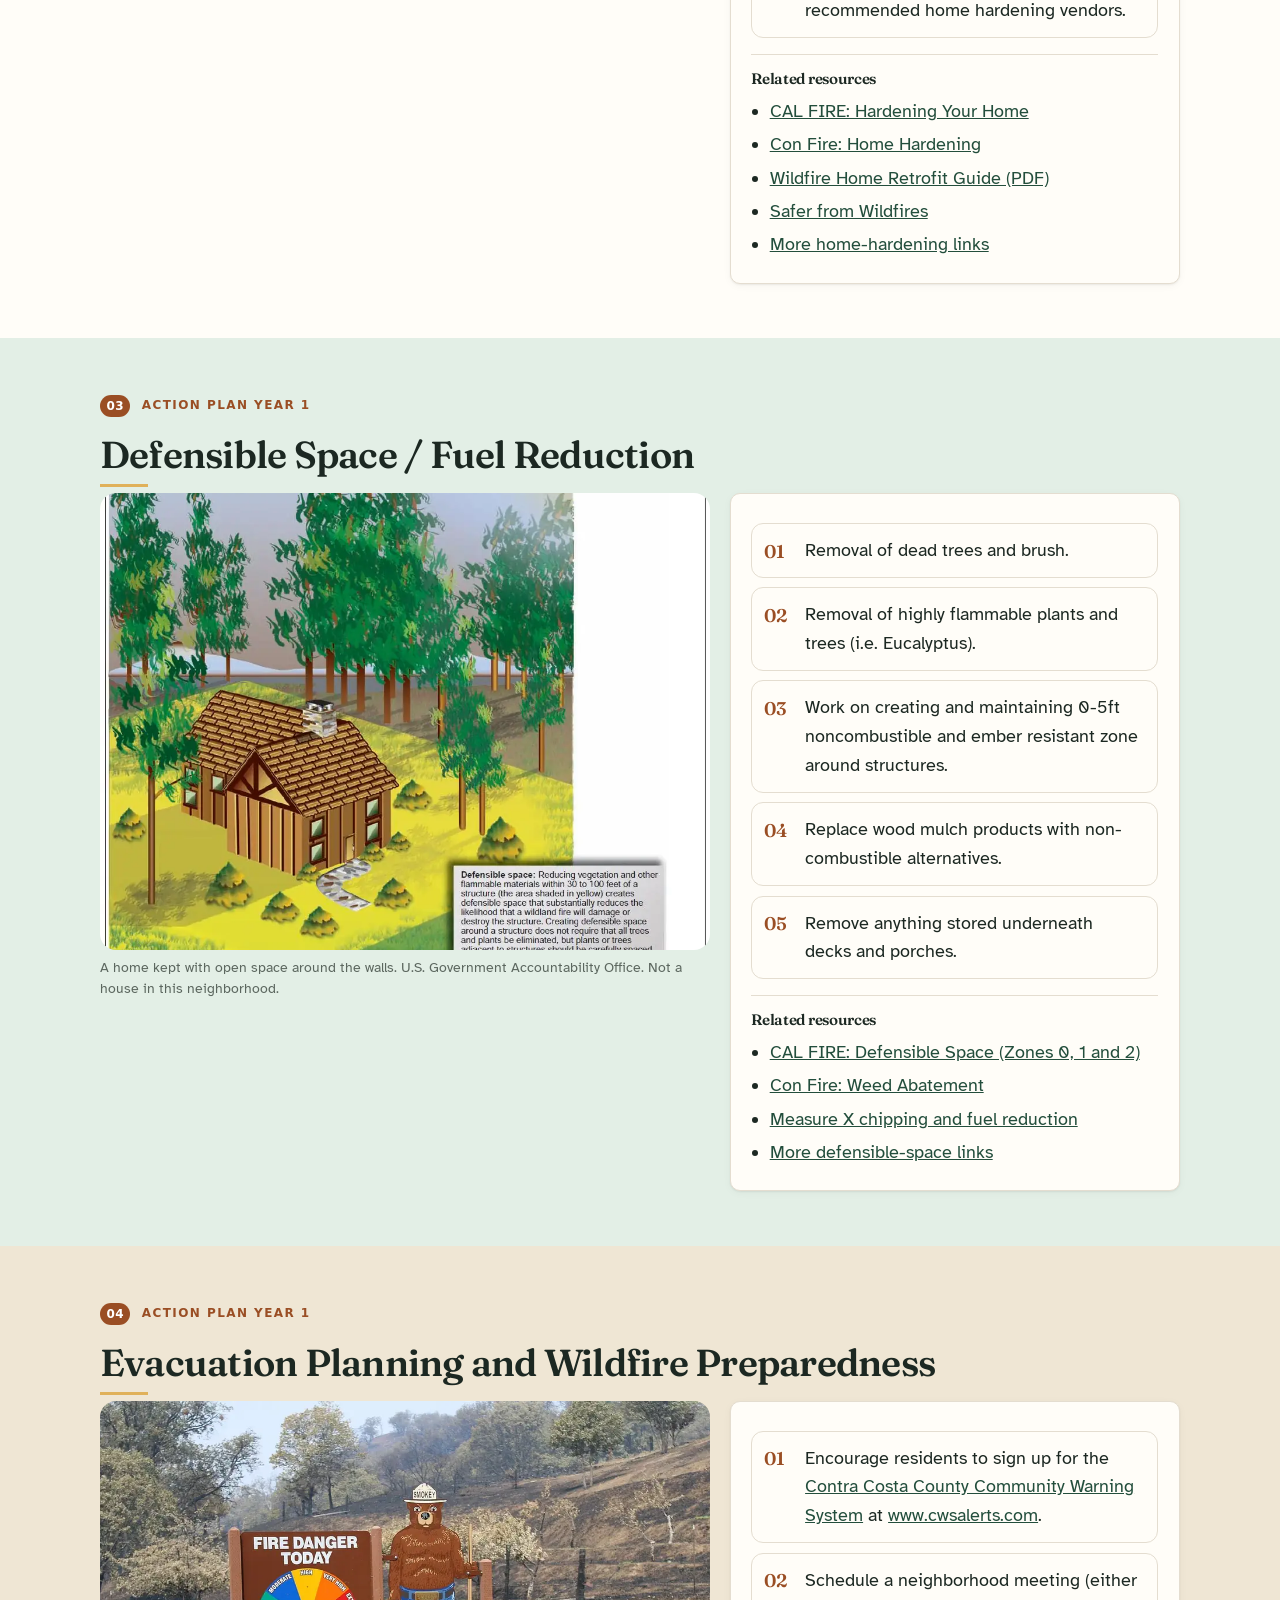
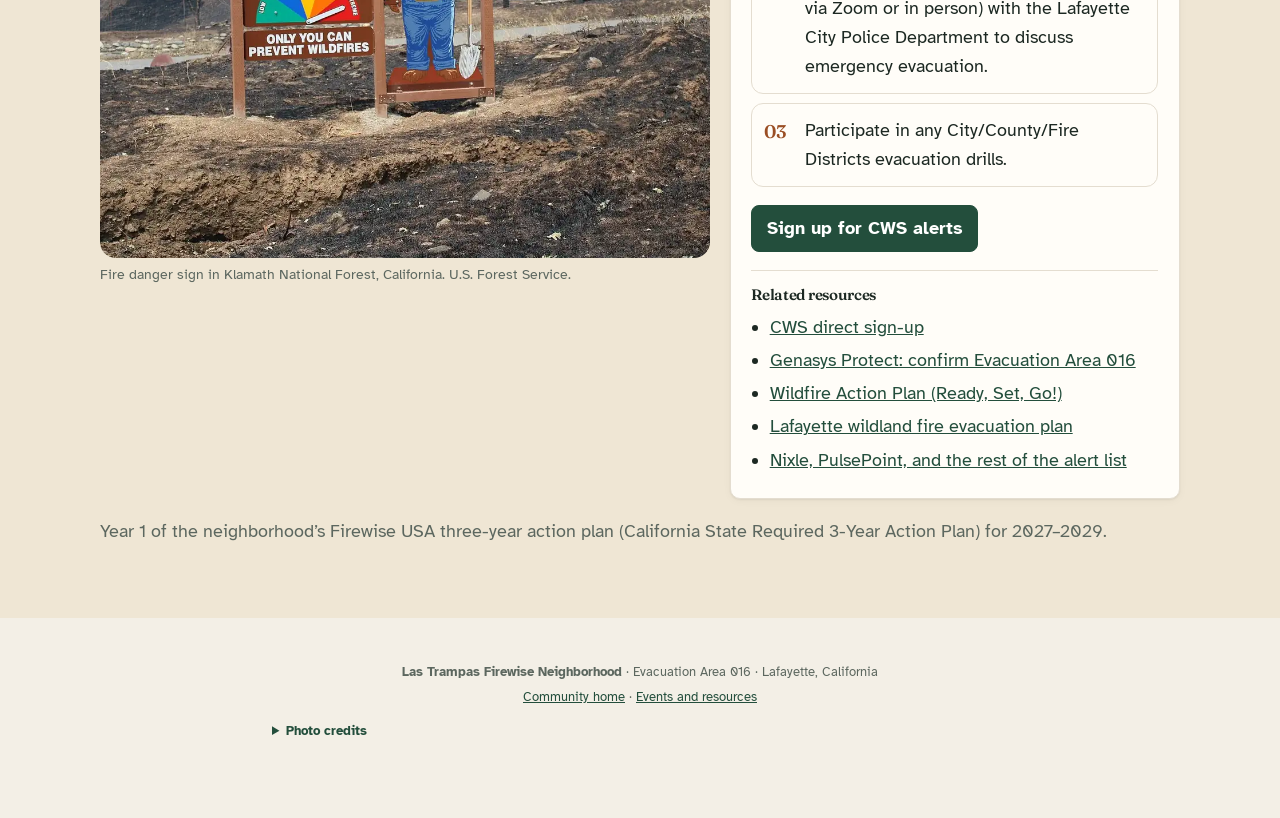
==== commit 924c388a: "Replace diagrams with photos and break the public pages into bands. Use licensed photographs for def" ====
--- a/action-plan.html
+++ b/action-plan.html
@@ -29,6 +29,7 @@
       </ul>
     </div>
   </section>
+  <section class="band band-paper">
   <div class="wrap">
     <figure class="banner-photo">
       <img src="assets/photos/trampas-peak.webp" width="758" height="1200" alt="Las Trampas Peak rising above oak savanna and grass, near Alamo, California.">
@@ -41,16 +42,22 @@
         <p style="margin:0">Education and outreach goal 3: expand neighborhood participation in the Firewise program from the current 24 households to at least 34 households (17%) by year end 2027.</p>
       </div>
       <div class="grid cols-2">
-        <a class="card plan-link" href="#education"><h3>Education and Outreach</h3><p>7 goals</p></a>
-        <a class="card plan-link" href="#hardening"><h3>Home Hardening</h3><p>4 goals</p></a>
-        <a class="card plan-link" href="#defensible"><h3>Defensible Space / Fuel Reduction</h3><p>5 goals</p></a>
-        <a class="card plan-link" href="#evacuation"><h3>Evacuation Planning and Wildfire Preparedness</h3><p>3 goals</p></a>
+        <a class="card plan-link" href="#education"><span class="mark">01</span><h3>Education and Outreach</h3><p>7 goals</p></a>
+        <a class="card plan-link" href="#hardening"><span class="mark">02</span><h3>Home Hardening</h3><p>4 goals</p></a>
+        <a class="card plan-link" href="#defensible"><span class="mark">03</span><h3>Defensible Space / Fuel Reduction</h3><p>5 goals</p></a>
+        <a class="card plan-link" href="#evacuation"><span class="mark">04</span><h3>Evacuation Planning and Wildfire Preparedness</h3><p>3 goals</p></a>
       </div>
     </section>
-
-    <section class="card plan-cat" id="education" aria-labelledby="edu-h">
-      <p class="cat-label">Action Plan Year 1</p>
-      <h2 id="edu-h">Education and Outreach</h2>
+  </div>
+  </section>
+
+  <section class="band band-sand" id="education" aria-labelledby="edu-h">
+    <div class="wrap">
+      <div class="section-head">
+        <p class="section-kicker"><span class="kicker-num">01</span> Action Plan Year 1</p>
+        <h2 id="edu-h">Education and Outreach</h2>
+      </div>
+      <div class="card plan-cat">
       <ol class="goals">
         <li>Issue quarterly informational emails regarding seasonal fire risks and relevant updates of fire protection recommendations and regulations.</li>
         <li>Conduct a resident outreach to survey interest and to recruit additional households.</li>
@@ -69,18 +76,22 @@
           <li><a href="events.html">Upcoming events</a></li>
         </ul>
       </div>
-    </section>
-
-    <section class="card plan-cat" id="hardening" aria-labelledby="hard-h">
-      <p class="cat-label">Action Plan Year 1</p>
-      <h2 id="hard-h">Home Hardening</h2>
-      <figure class="vent-figure">
-        <svg class="vent" viewBox="0 0 72 48" role="img" aria-label="Simple drawing of a screened roof vent">
-          <rect x="2" y="6" width="68" height="36" rx="3" fill="#f6f3ec" stroke="#234e3c" stroke-width="2"/>
-          <path d="M2 14h68M2 22h68M2 30h68M2 38h68M14 6v36M26 6v36M38 6v36M50 6v36M62 6v36" fill="none" stroke="#234e3c" stroke-width="1.2"/>
-        </svg>
-        <figcaption>A drawing of a screened vent, not a house in this neighborhood.</figcaption>
+      </div>
+    </div>
+  </section>
+
+  <section class="band band-paper" id="hardening" aria-labelledby="hard-h">
+    <div class="wrap">
+      <div class="section-head">
+        <p class="section-kicker"><span class="kicker-num">02</span> Action Plan Year 1</p>
+        <h2 id="hard-h">Home Hardening</h2>
+      </div>
+      <div class="split">
+      <figure class="split-photo">
+        <img src="assets/photos/gutters.webp" width="1280" height="960" alt="A person on a ladder at the edge of a roof, working at the gutter.">
+        <figcaption>A U.S. Fish and Wildlife Service employee on a ladder at a gutter. Not a house in this neighborhood.</figcaption>
       </figure>
+      <div class="card plan-cat">
       <ol class="goals">
         <li>Encourage residents to address roof hardening with the following actions:
           <ol type="a">
@@ -103,27 +114,23 @@
           <li><a href="events.html#hardening">More home-hardening links</a></li>
         </ul>
       </div>
-    </section>
-
-    <section class="card plan-cat" id="defensible" aria-labelledby="def-h">
-      <p class="cat-label">Action Plan Year 1</p>
-      <h2 id="def-h">Defensible Space / Fuel Reduction</h2>
-      <figure class="zone-figure">
-        <svg viewBox="0 0 760 120" role="img" aria-labelledby="zonesTitle zonesDesc">
-          <title id="zonesTitle">Defensible space zones</title>
-          <desc id="zonesDesc">A diagram of Zone 0 from 0 to 5 feet, Zone 1 from 5 to 30 feet, and Zone 2 from 30 to 100 feet. This is a diagram, not a house in this neighborhood.</desc>
-          <rect x="8" y="12" width="220" height="96" rx="10" fill="#f4e4d4" stroke="#9a4e24" stroke-width="2"/>
-          <text x="118" y="52" text-anchor="middle" fill="#1c2822" font-family="Fraunces, Georgia, serif" font-size="22">Zone 0</text>
-          <text x="118" y="78" text-anchor="middle" fill="#5c675f" font-family="Atkinson Hyperlegible, sans-serif" font-size="15">0–5 ft</text>
-          <rect x="244" y="12" width="240" height="96" rx="10" fill="#f7f0dc" stroke="#8a6a12" stroke-width="2"/>
-          <text x="364" y="52" text-anchor="middle" fill="#1c2822" font-family="Fraunces, Georgia, serif" font-size="22">Zone 1</text>
-          <text x="364" y="78" text-anchor="middle" fill="#5c675f" font-family="Atkinson Hyperlegible, sans-serif" font-size="15">5–30 ft</text>
-          <rect x="500" y="12" width="252" height="96" rx="10" fill="#e5efe6" stroke="#234e3c" stroke-width="2"/>
-          <text x="626" y="52" text-anchor="middle" fill="#1c2822" font-family="Fraunces, Georgia, serif" font-size="22">Zone 2</text>
-          <text x="626" y="78" text-anchor="middle" fill="#5c675f" font-family="Atkinson Hyperlegible, sans-serif" font-size="15">30–100 ft</text>
-        </svg>
-        <figcaption>A diagram of the three defensible-space zones. This is not a house in this neighborhood.</figcaption>
+      </div>
+      </div>
+    </div>
+  </section>
+
+  <section class="band band-green" id="defensible" aria-labelledby="def-h">
+    <div class="wrap">
+      <div class="section-head">
+        <p class="section-kicker"><span class="kicker-num">03</span> Action Plan Year 1</p>
+        <h2 id="def-h">Defensible Space / Fuel Reduction</h2>
+      </div>
+      <div class="split">
+      <figure class="split-photo">
+        <img src="assets/photos/defensible-home.webp" width="1046" height="937" alt="A single-story house with a mowed yard and trimmed trees set back from the walls.">
+        <figcaption>A home kept with open space around the walls. U.S. Government Accountability Office. Not a house in this neighborhood.</figcaption>
       </figure>
+      <div class="card plan-cat">
       <ol class="goals">
         <li>Removal of dead trees and brush.</li>
         <li>Removal of highly flammable plants and trees (i.e. Eucalyptus).</li>
@@ -140,11 +147,23 @@
           <li><a href="events.html#defensible">More defensible-space links</a></li>
         </ul>
       </div>
-    </section>
-
-    <section class="card plan-cat" id="evacuation" aria-labelledby="evac-h">
-      <p class="cat-label">Action Plan Year 1</p>
-      <h2 id="evac-h">Evacuation Planning and Wildfire Preparedness</h2>
+      </div>
+      </div>
+    </div>
+  </section>
+
+  <section class="band band-sand" id="evacuation" aria-labelledby="evac-h">
+    <div class="wrap">
+      <div class="section-head">
+        <p class="section-kicker"><span class="kicker-num">04</span> Action Plan Year 1</p>
+        <h2 id="evac-h">Evacuation Planning and Wildfire Preparedness</h2>
+      </div>
+      <div class="split">
+      <figure class="split-photo">
+        <img src="assets/photos/fire-danger.webp" width="1200" height="799" alt="A U.S. Forest Service fire danger sign reading Very High beside a road in Klamath National Forest, California.">
+        <figcaption>Fire danger sign in Klamath National Forest, California. U.S. Forest Service.</figcaption>
+      </figure>
+      <div class="card plan-cat">
       <ol class="goals">
         <li>Encourage residents to sign up for the <a href="https://www.cwsalerts.com" target="_blank" rel="noopener noreferrer">Contra Costa County Community Warning System</a> at <a href="https://www.cwsalerts.com" target="_blank" rel="noopener noreferrer">www.cwsalerts.com</a>.</li>
         <li>Schedule a neighborhood meeting (either via Zoom or in person) with the Lafayette City Police Department to discuss emergency evacuation.</li>
@@ -161,10 +180,11 @@
           <li><a href="events.html#alerts">Nixle, PulsePoint, and the rest of the alert list</a></li>
         </ul>
       </div>
-    </section>
-
-    <p class="muted">Year 1 of the neighborhood&rsquo;s Firewise USA three-year action plan (California State Required 3-Year Action Plan) for 2027&ndash;2029.</p>
-  </div>
+      </div>
+      </div>
+      <p class="muted">Year 1 of the neighborhood&rsquo;s Firewise USA three-year action plan (California State Required 3-Year Action Plan) for 2027&ndash;2029.</p>
+    </div>
+  </section>
 </main>
 <footer class="site"><div class="wrap">
   <p><strong>Las Trampas Firewise Neighborhood</strong> &middot; Evacuation Area 016 &middot; Lafayette, California</p>
@@ -173,7 +193,9 @@
     <summary>Photo credits</summary>
     <ul>
       <li>Las Trampas Peak from oak savanna on its slopes, near Alamo, CA. Peter J. Caprio, <a href="https://creativecommons.org/licenses/by-sa/4.0/" target="_blank" rel="noopener noreferrer">CC BY-SA 4.0</a>, via <a href="https://commons.wikimedia.org/wiki/File:Las_Trampas_Peak_from_Oak_Savanna_on_its_slopes.png" target="_blank" rel="noopener noreferrer">Wikimedia Commons</a>. Resized and compressed.</li>
-      <li>The zone diagram and vent drawing on this page are original illustrations for this site.</li>
+      <li>Employee on a ladder at a gutter, Harrison Lake National Fish Hatchery. U.S. Fish and Wildlife Service, public domain. Via <a href="https://commons.wikimedia.org/wiki/File:Cyrus_Brame_cleaning_gutters_(6086748364).jpg" target="_blank" rel="noopener noreferrer">Wikimedia Commons</a>. Resized and compressed.</li>
+      <li>Home with defensible space. U.S. Government Accountability Office, public domain, from report GAO-09-877. Via <a href="https://commons.wikimedia.org/wiki/File:Figure_3-_Home_with_Defensible_Space_(14495370044).jpg" target="_blank" rel="noopener noreferrer">Wikimedia Commons</a>. Resized and compressed.</li>
+      <li>Fire danger sign, Klamath National Forest, California. U.S. Forest Service / InciWeb, public domain. Via <a href="https://commons.wikimedia.org/wiki/File:Fire_Danger_Rating_Sign_Klamath,_California.jpg" target="_blank" rel="noopener noreferrer">Wikimedia Commons</a>. Resized and compressed.</li>
     </ul>
   </details>
 </div></footer>
--- a/assets/style.css
+++ b/assets/style.css
@@ -176,17 +176,33 @@
 .page-banner h1{font-size:clamp(2.1rem,4vw,3rem);line-height:1.1;margin:0}
 .page-banner .eyebrow{color:var(--accent)}
 .side-photo img{border-radius:16px;aspect-ratio:3/4;object-fit:cover;object-position:center 30%}
-.side-photo figcaption,.banner-photo figcaption,.alert-photo figcaption,.zone-figure figcaption,.vent-figure figcaption{font-size:.85rem;color:var(--muted);margin:.4rem 0 0;max-width:46rem}
+.side-photo figcaption,.banner-photo figcaption,.alert-photo figcaption,.photo-strip figcaption,.card-photo figcaption,.split-photo figcaption{font-size:.85rem;color:var(--muted);margin:.4rem 0 0;max-width:46rem}
 .banner-photo{margin:0 0 1.4rem}
 .banner-photo img{border-radius:16px;width:100%;height:min(42vw,440px);object-fit:cover;object-position:center top}
-.alert-layout{display:grid;grid-template-columns:minmax(0,1.2fr) minmax(220px,.8fr);gap:1.15rem;align-items:start}
+.alert-layout,.split{display:grid;grid-template-columns:minmax(0,1.15fr) minmax(220px,.85fr);gap:1.25rem;align-items:start}
 .alert-copy{display:grid;gap:1rem}
-.alert-photo{margin:0}
-.alert-photo img{border-radius:16px;object-fit:cover;aspect-ratio:3/2}
-.zone-figure{margin:0 0 1.15rem;background:#fffdf8;border:1px solid var(--line);border-radius:16px;padding:1rem 1rem .8rem}
-.zone-figure svg{width:100%;height:auto;display:block}
-.vent{width:4.75rem;height:auto;display:block}
-.vent-figure{margin:0 0 .75rem}
+.alert-photo,.split-photo{margin:0}
+.alert-photo img,.split-photo img{border-radius:16px;object-fit:cover;width:100%;height:auto;display:block}
+.alert-photo img{aspect-ratio:3/2}
+.split-photo img{aspect-ratio:4/3;object-position:center 40%}
+.photo-strip{margin:0;background:#1b3d30}
+.photo-strip img{width:100%;height:min(46vw,420px);object-fit:cover;display:block}
+.photo-strip figcaption{color:#d7e2db;padding:.7rem 0 .9rem;margin:0}
+.stat-strip{background:#efe6d4;color:var(--ink)}
+.stat-strip ul{list-style:none;margin:0;padding:1.15rem 0 1.25rem;display:grid;grid-template-columns:repeat(4,minmax(0,1fr));gap:.8rem 1.2rem}
+.stat-strip strong{display:block;font-family:Fraunces,Georgia,"Iowan Old Style",Palatino,serif;font-weight:600;font-size:clamp(1.55rem,2.6vw,2.15rem);line-height:1.05;letter-spacing:-.02em;color:var(--accent)}
+.stat-strip span{display:block;margin-top:.2rem;color:#3d4a44;font-size:.95rem}
+.band{padding:3.4rem 0}
+.band-paper{background:#fffdf8}
+.band-sand{background:#efe6d4}
+.band-green{background:#e3efe6}
+.section-kicker{font-family:system-ui,-apple-system,"Segoe UI",sans-serif;text-transform:uppercase;letter-spacing:.12em;font-size:.75rem;font-weight:700;color:#9a4e24;margin:0 0 .4rem}
+.kicker-num{display:inline-block;min-width:1.6rem;margin-right:.35rem;padding:.08rem .4rem;border-radius:999px;background:#9a4e24;color:#fff;letter-spacing:.04em;text-align:center}
+.mark{display:block;font-family:Fraunces,Georgia,serif;font-weight:600;font-size:1.65rem;line-height:1;color:#9a4e24;margin:0 0 .35rem}
+.page-public:not(.is-admin) .card.card-photo{padding:0;overflow:hidden}
+.card-photo > img,.card-photo > figure img{width:100%;height:200px;object-fit:cover;display:block}
+.card-photo .card-body{padding:.85rem 1.2rem 1.2rem}
+.card-photo figcaption{padding:0 1.2rem}
 .img-credits{font-size:.82rem;text-align:left;margin:.85rem auto 0;max-width:46rem}
 .img-credits summary{cursor:pointer;font-weight:700;color:var(--accent)}
 .img-credits ul{margin:.45rem 0 0;padding-left:1.1rem}
@@ -199,7 +215,7 @@
 .hero-band .btn:hover{filter:brightness(1.05)}
 .facts{display:flex;flex-wrap:wrap;gap:.45rem;list-style:none;padding:0;margin:1.05rem 0 0}
 .facts li{background:rgba(255,255,255,.1);border:1px solid rgba(255,255,255,.2);border-radius:999px;padding:.28rem .75rem;font-size:.9rem}
-.community .wrap > section,.community section.band{margin:3.25rem 0}
+.community .wrap > section{margin:0}
 .page-public:not(.is-admin) .section-head h2{font-size:clamp(1.75rem,3vw,2.35rem);line-height:1.15;margin:0 0 .35rem}
 .page-public:not(.is-admin) .section-head h2::after{content:"";display:block;width:3rem;height:3px;background:#e0b15a;margin-top:.5rem}
 .page-public:not(.is-admin) .card{padding:1.2rem 1.3rem}
@@ -211,10 +227,14 @@
 a.card.plan-link:hover{border-color:#234e3c}
 a.card.plan-link h3{color:var(--accent)}
 a.card.plan-link p{margin:0}
-ol.goals{margin:.2rem 0 0;padding-left:1.3rem}
-ol.goals > li{margin:.55rem 0;padding-left:.15rem}
-ol.goals ol{margin:.35rem 0 .15rem}
-li.is-target{background:#fff6e8;border-radius:8px;padding:.55rem .7rem;margin-left:-.2rem}
+.page-public:not(.is-admin) ol.goals{list-style:none;counter-reset:goal;margin:.4rem 0 0;padding-left:0}
+.page-public:not(.is-admin) ol.goals > li{counter-increment:goal;position:relative;margin:.6rem 0;padding:.75rem .85rem .75rem 3.3rem;background:#fffdf8;border:1px solid var(--line);border-radius:12px}
+.page-public:not(.is-admin) ol.goals > li::before{content:counter(goal, decimal-leading-zero);position:absolute;left:.75rem;top:.8rem;font-family:Fraunces,Georgia,serif;font-weight:600;color:#9a4e24;font-size:1.15rem}
+.page-public:not(.is-admin) ol.goals ol{list-style:lower-alpha;margin:.4rem 0 .1rem;padding-left:1.2rem}
+.page-public:not(.is-admin) ol.goals ol > li{margin:.2rem 0;padding:.1rem 0}
+li.is-target{background:#fff6e8 !important;border-color:#f0d7b0 !important}
+.event{border-top:4px solid #e0b15a}
+.res-list li{background:#fbfaf6;border:1px solid #efe8da;border-radius:10px;padding:.7rem .8rem;margin:.45rem 0}
 .related{margin-top:1rem;padding-top:.75rem;border-top:1px solid var(--line)}
 .related h3{font-family:system-ui,sans-serif;font-size:.95rem}
 .related ul{margin:.35rem 0 0;padding-left:1.15rem}
@@ -248,9 +268,11 @@
 .admin-actions{display:flex;flex-wrap:wrap;gap:.6rem;align-items:center;margin:1rem 0}
 .linkish{background:none;border:0;padding:0;color:var(--accent);font:inherit;font-weight:600;cursor:pointer;text-decoration:underline}
 @media (max-width:800px){
-  .hero-layout,.page-banner-grid,.alert-layout{grid-template-columns:1fr}
+  .hero-layout,.page-banner-grid,.alert-layout,.split{grid-template-columns:1fr}
   .hero-photo img,.side-photo img{aspect-ratio:16/10}
-  .banner-photo img{max-height:280px}
+  .banner-photo img,.photo-strip img{max-height:280px}
+  .stat-strip ul{grid-template-columns:1fr 1fr}
+  .band{padding:2.4rem 0}
 }
 @media (max-width:640px){
   nav.main a{padding:.35rem .6rem}
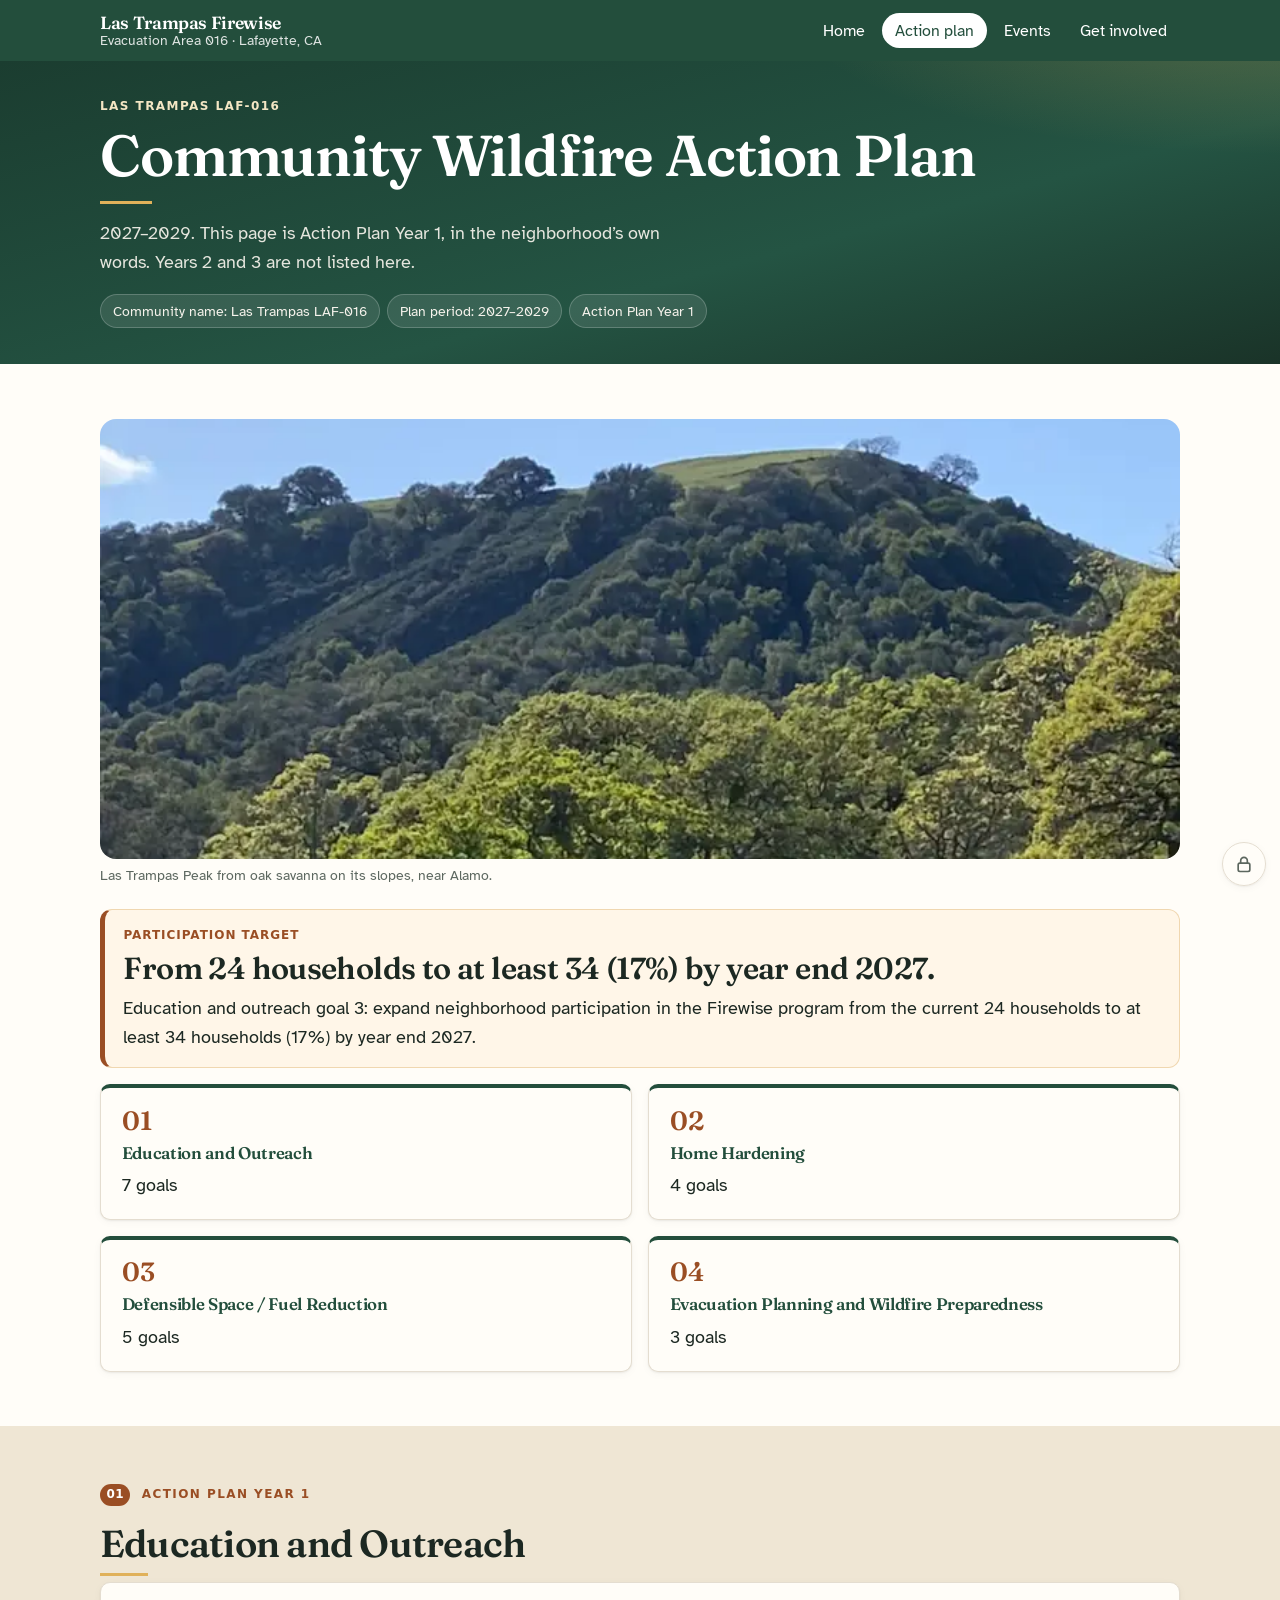
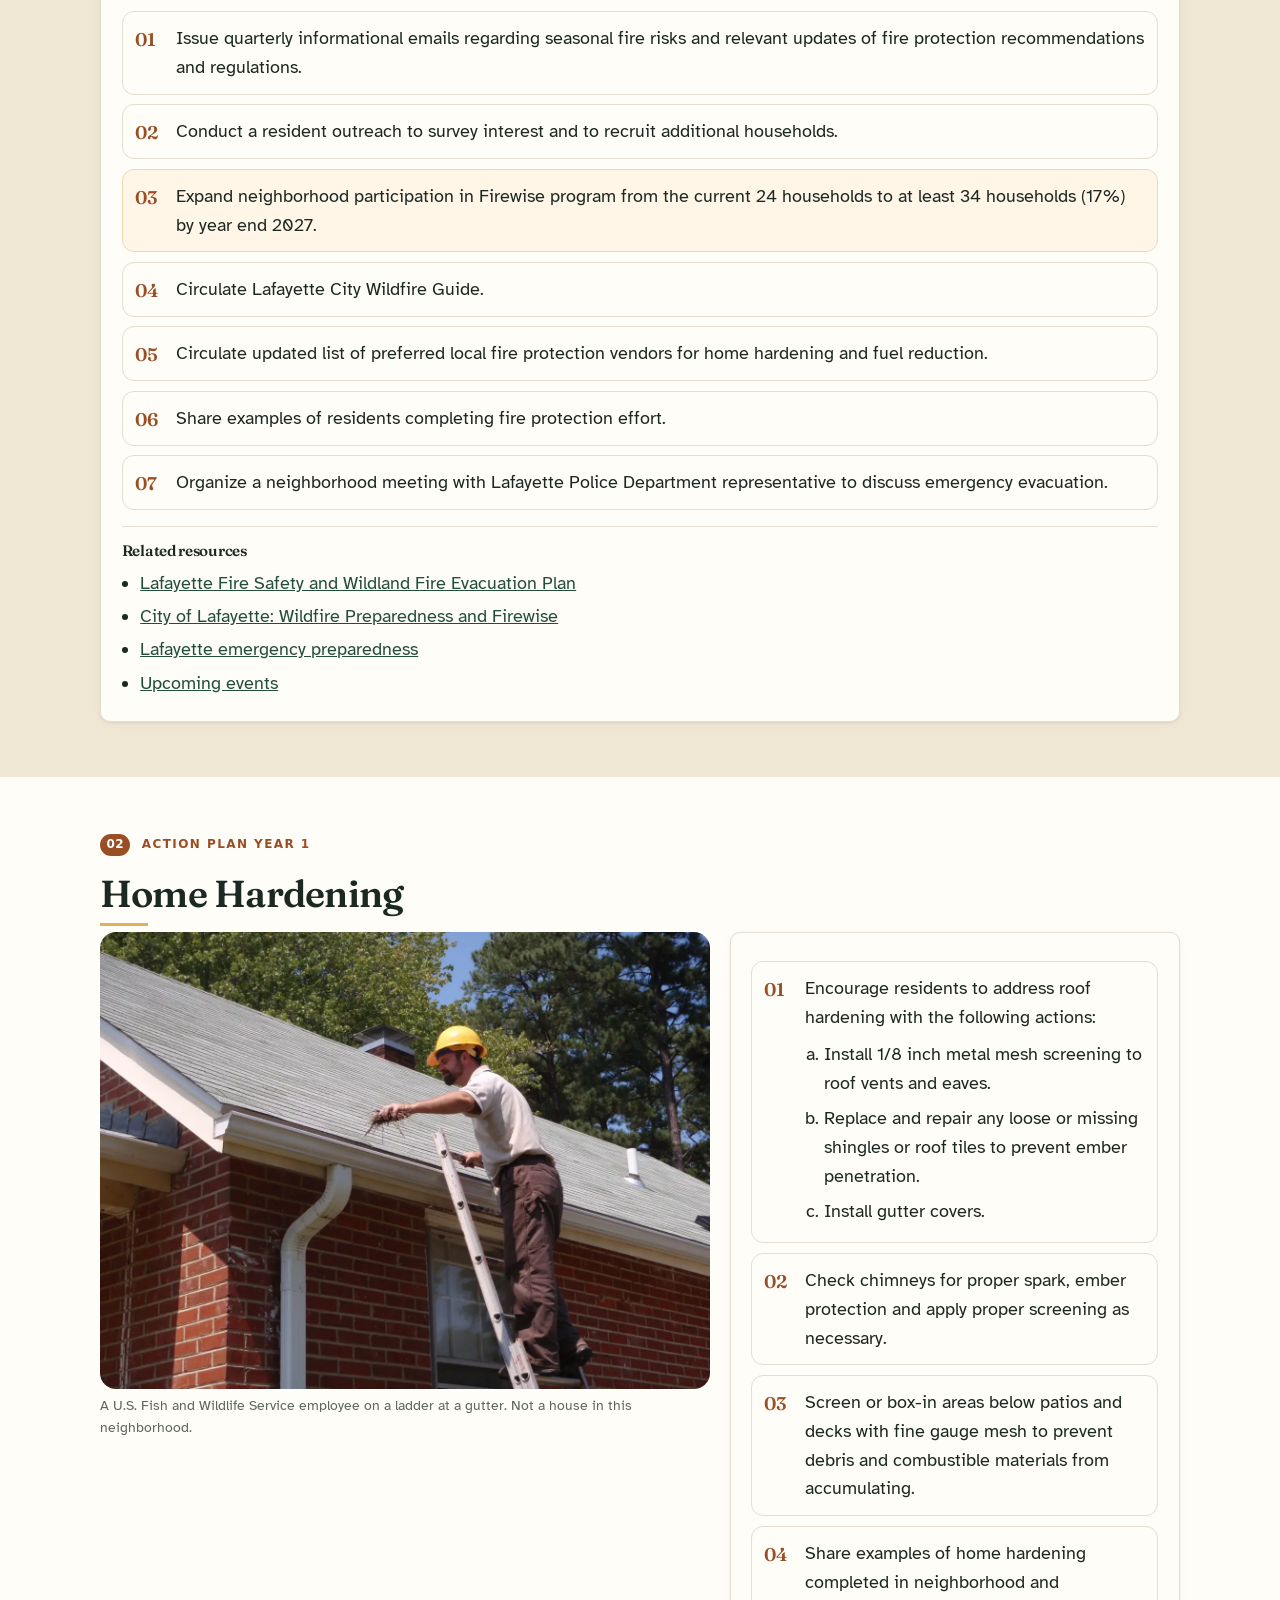
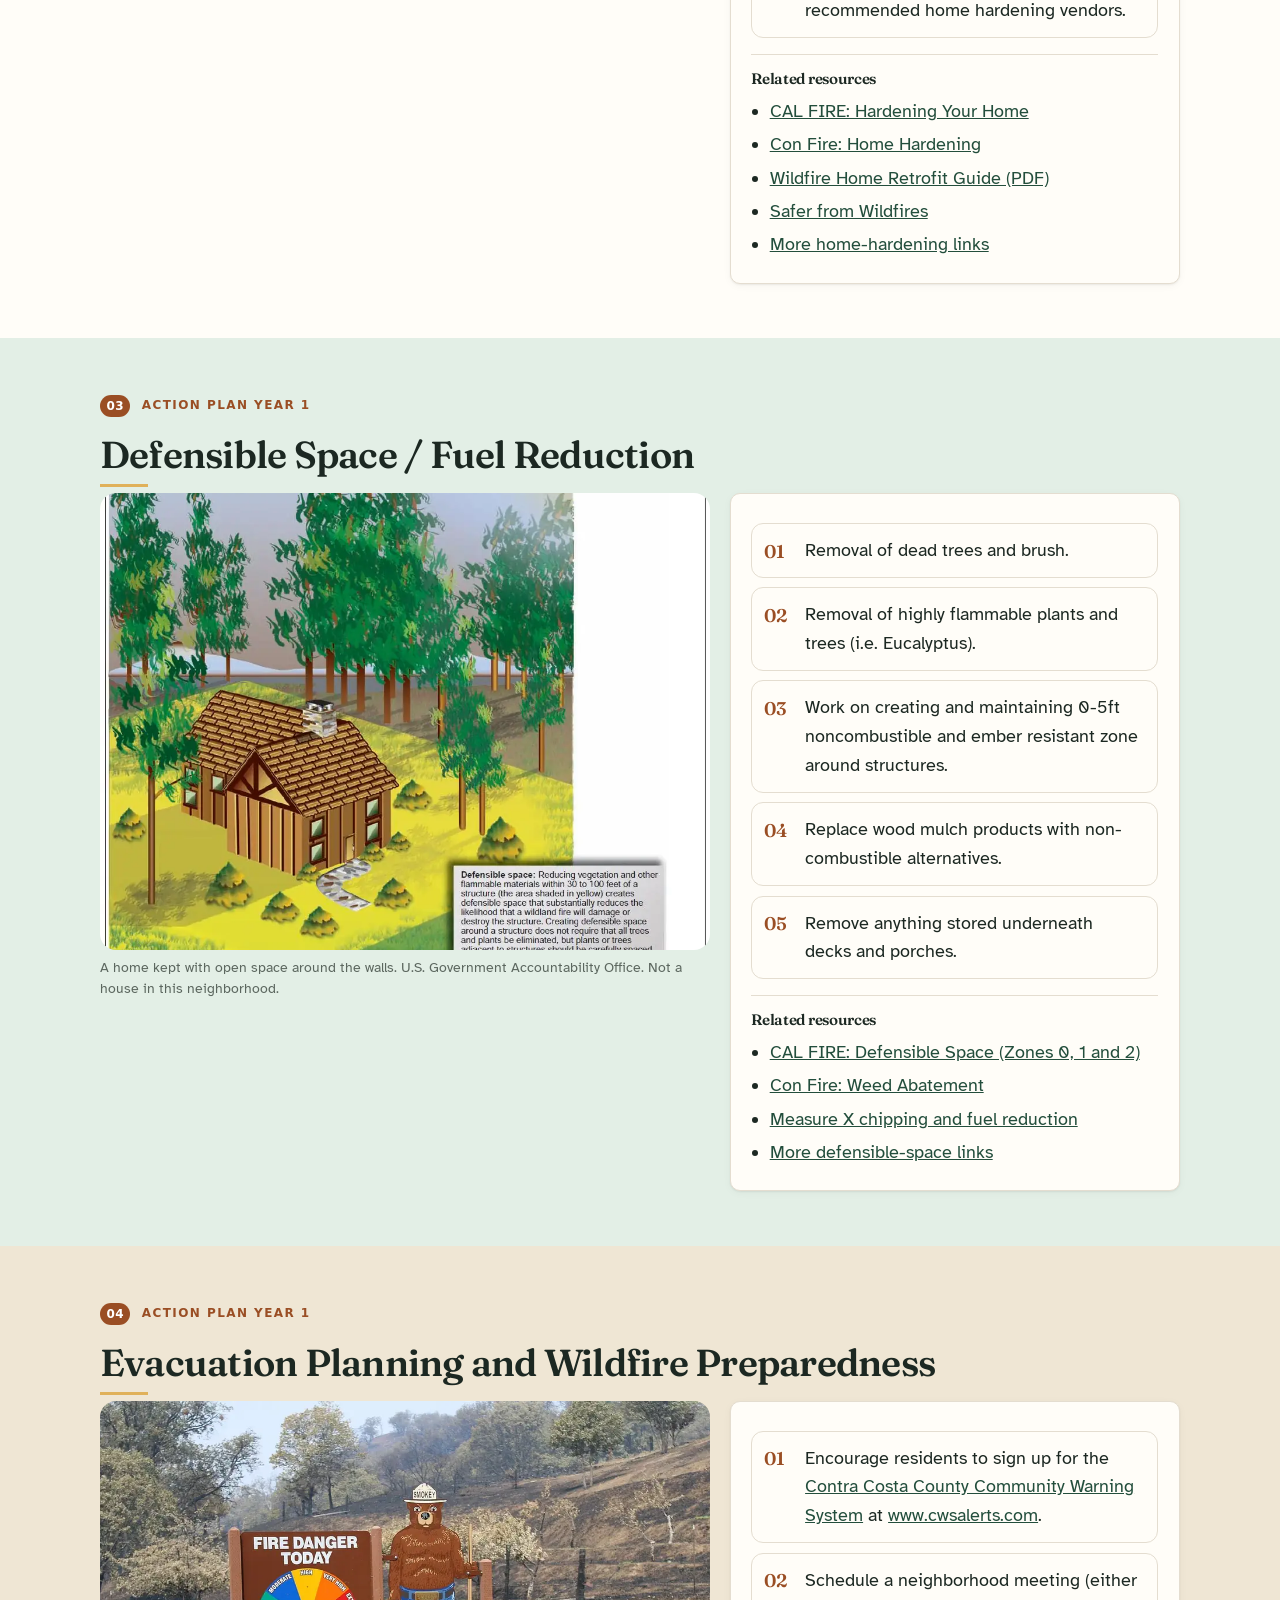
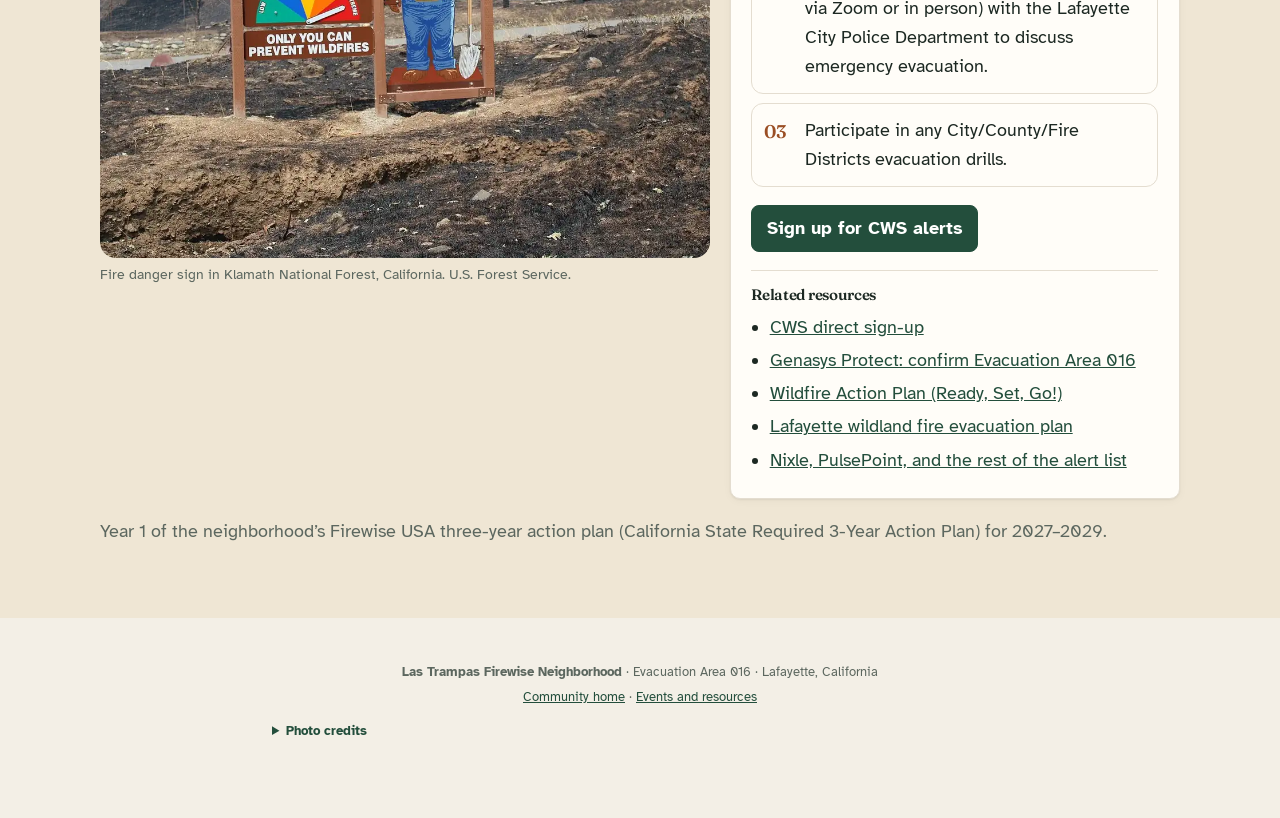
==== commit 52b63779: "Action plan banner: frame Las Trampas Peak instead of sky; allow the required photo credit in the pr" ====
--- a/action-plan.html
+++ b/action-plan.html
@@ -32,7 +32,7 @@
   <section class="band band-paper">
   <div class="wrap">
     <figure class="banner-photo">
-      <img src="assets/photos/trampas-peak.webp" width="758" height="1200" alt="Las Trampas Peak rising above oak savanna and grass, near Alamo, California.">
+      <img style="object-position:center 64%" src="assets/photos/trampas-peak.webp" width="758" height="1200" alt="Las Trampas Peak rising above oak savanna and grass, near Alamo, California.">
       <figcaption>Las Trampas Peak from oak savanna on its slopes, near Alamo.</figcaption>
     </figure>
     <section aria-labelledby="target-h">
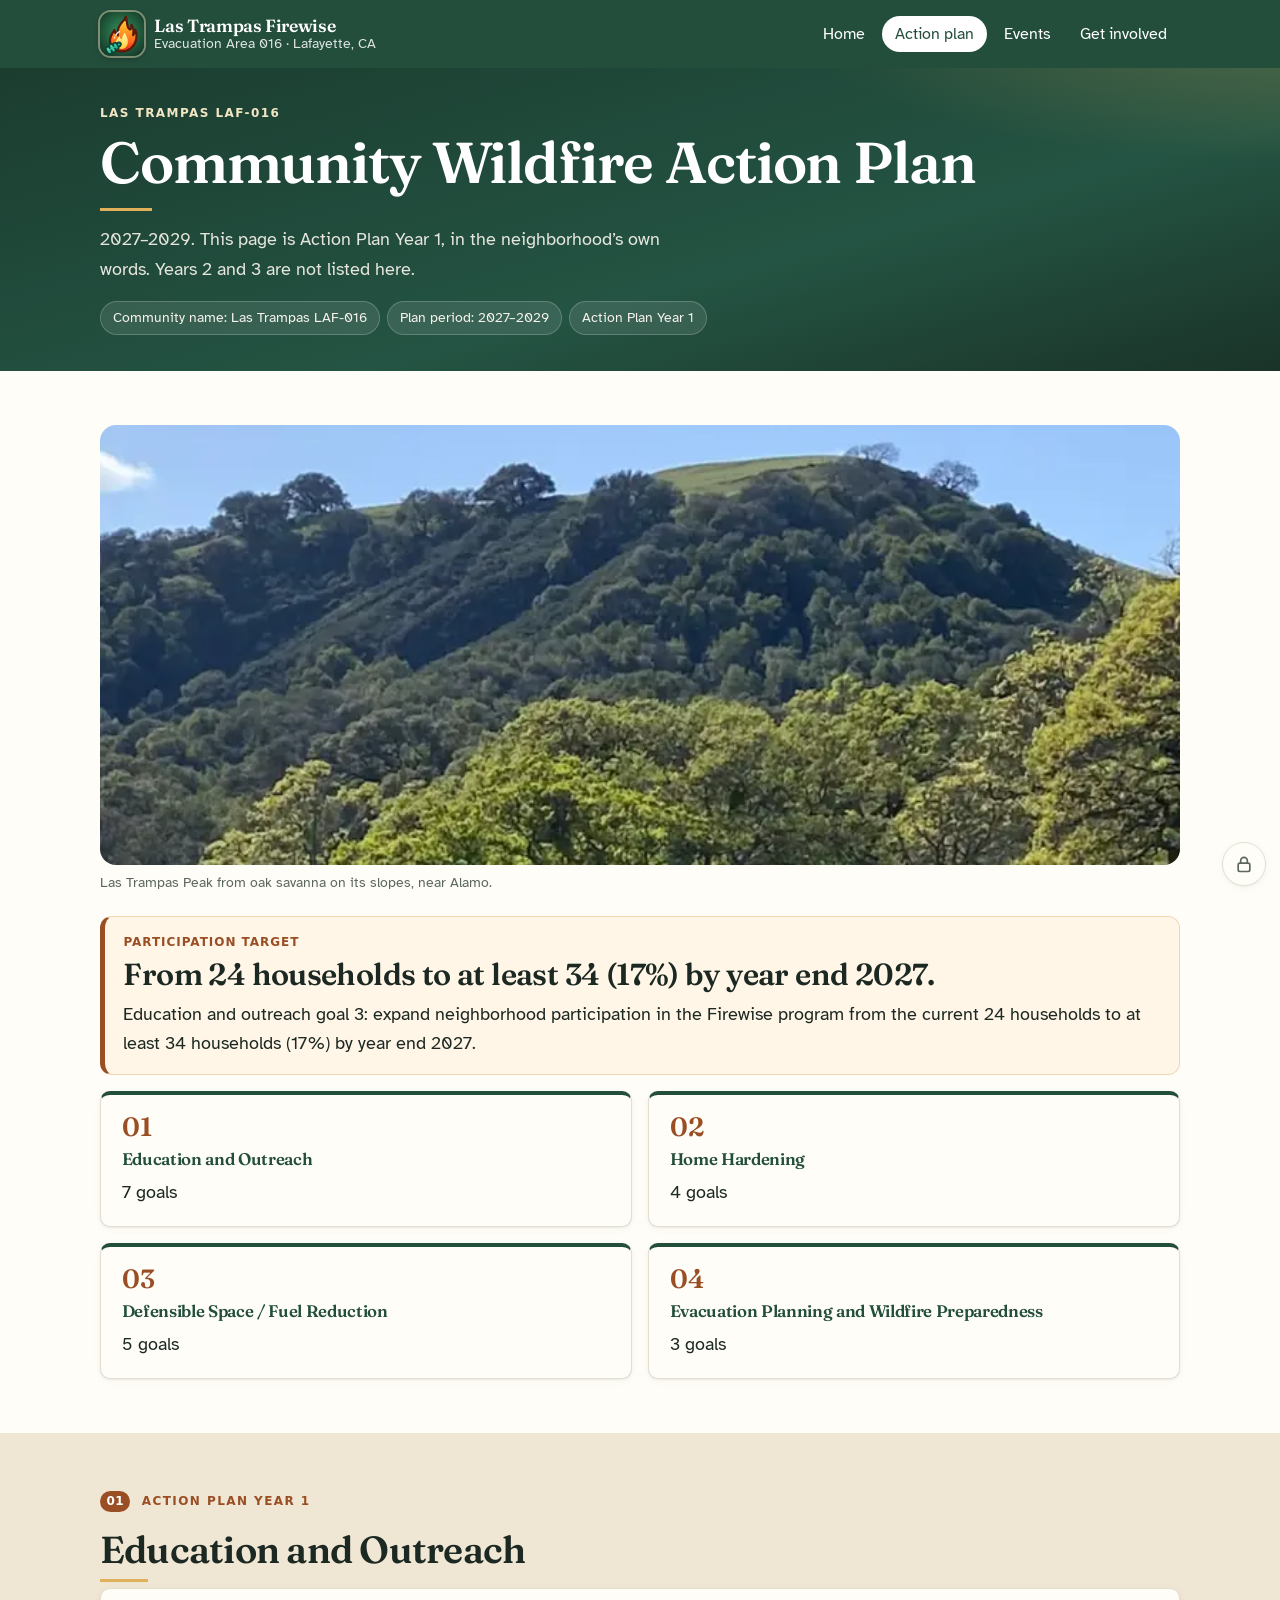
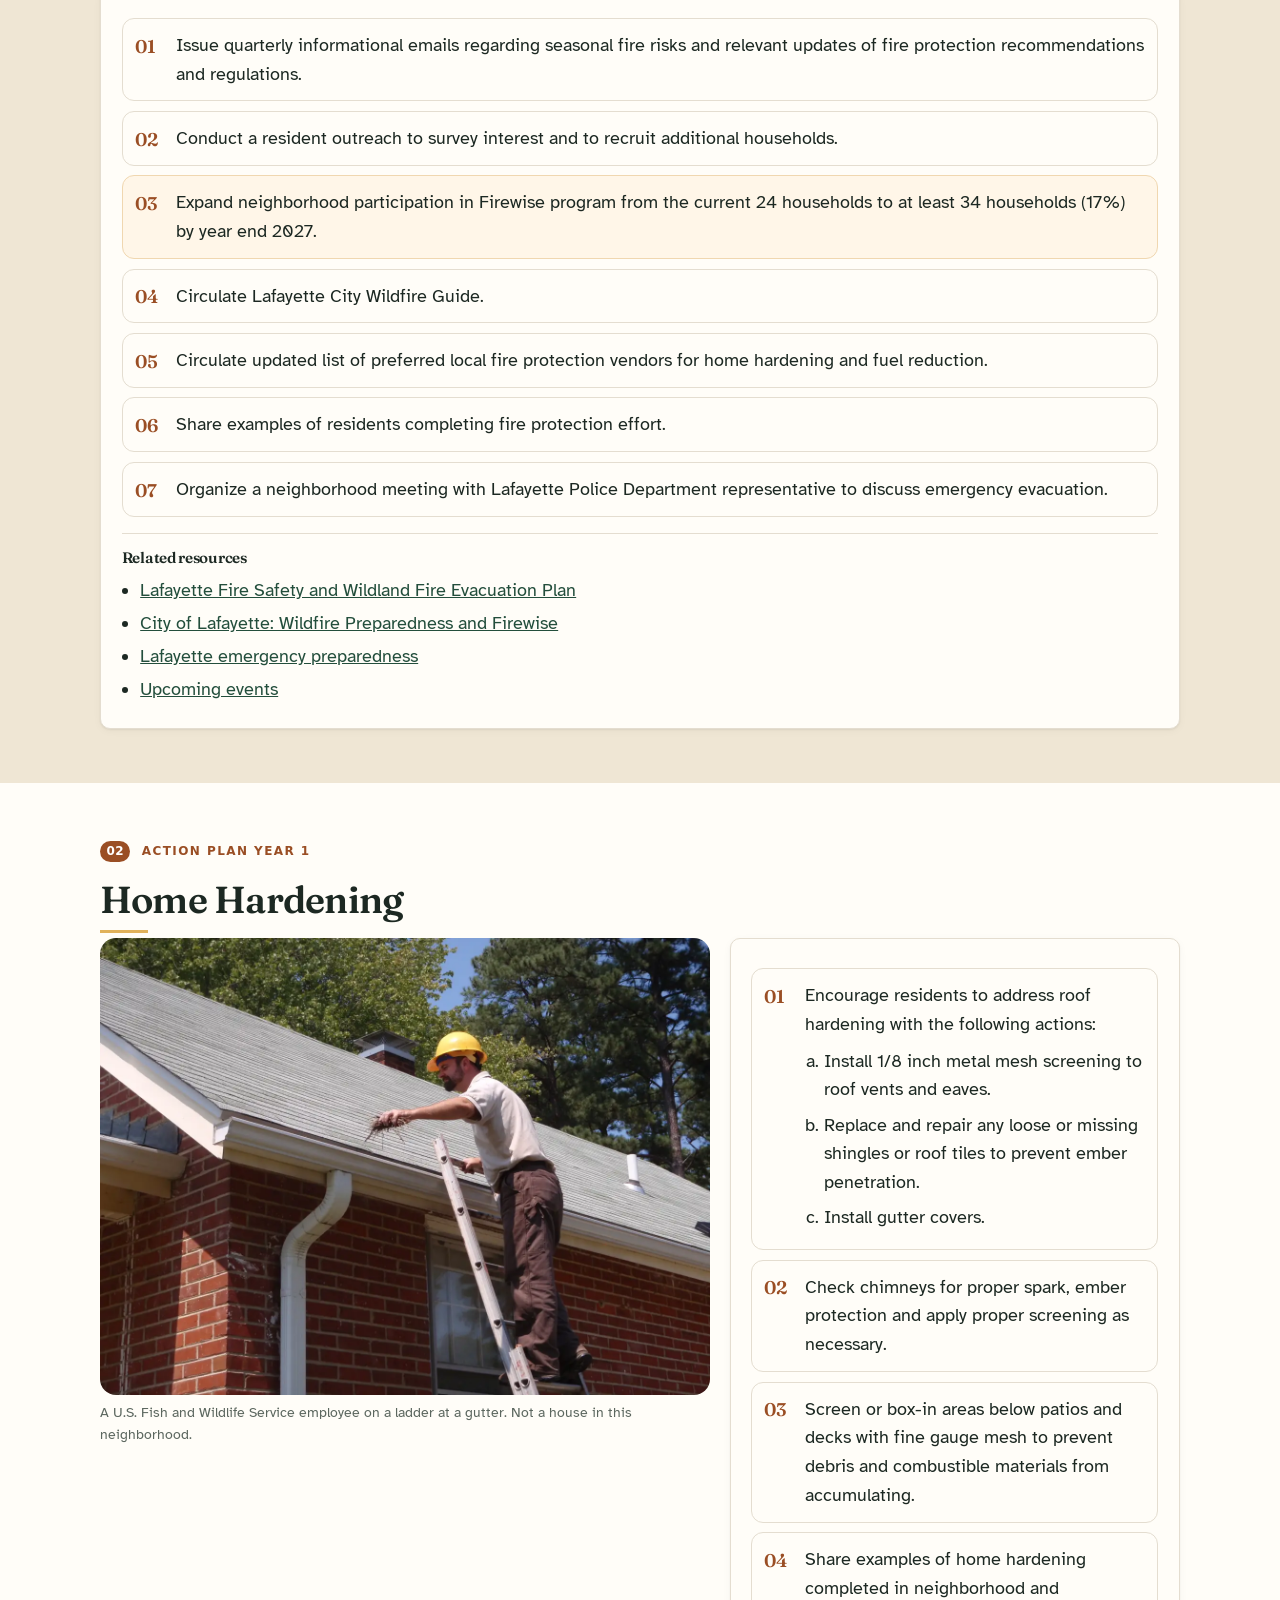
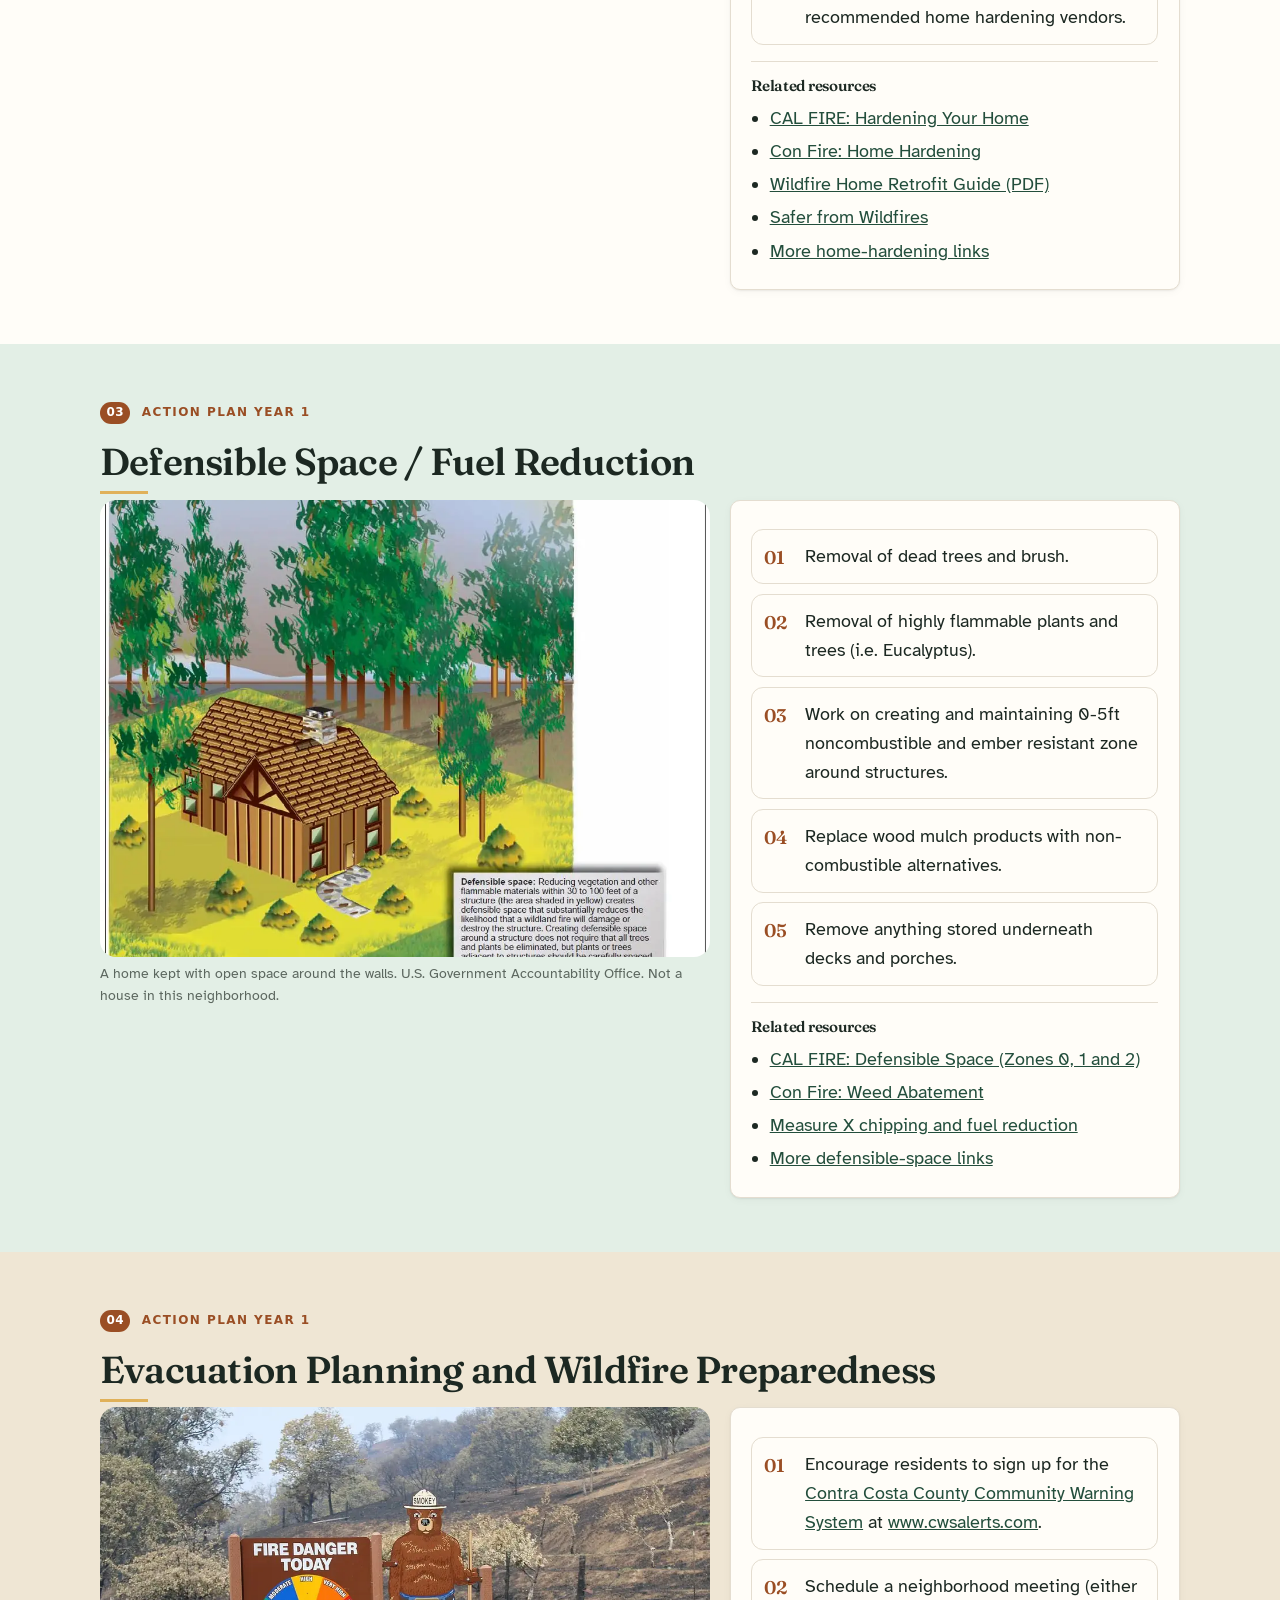
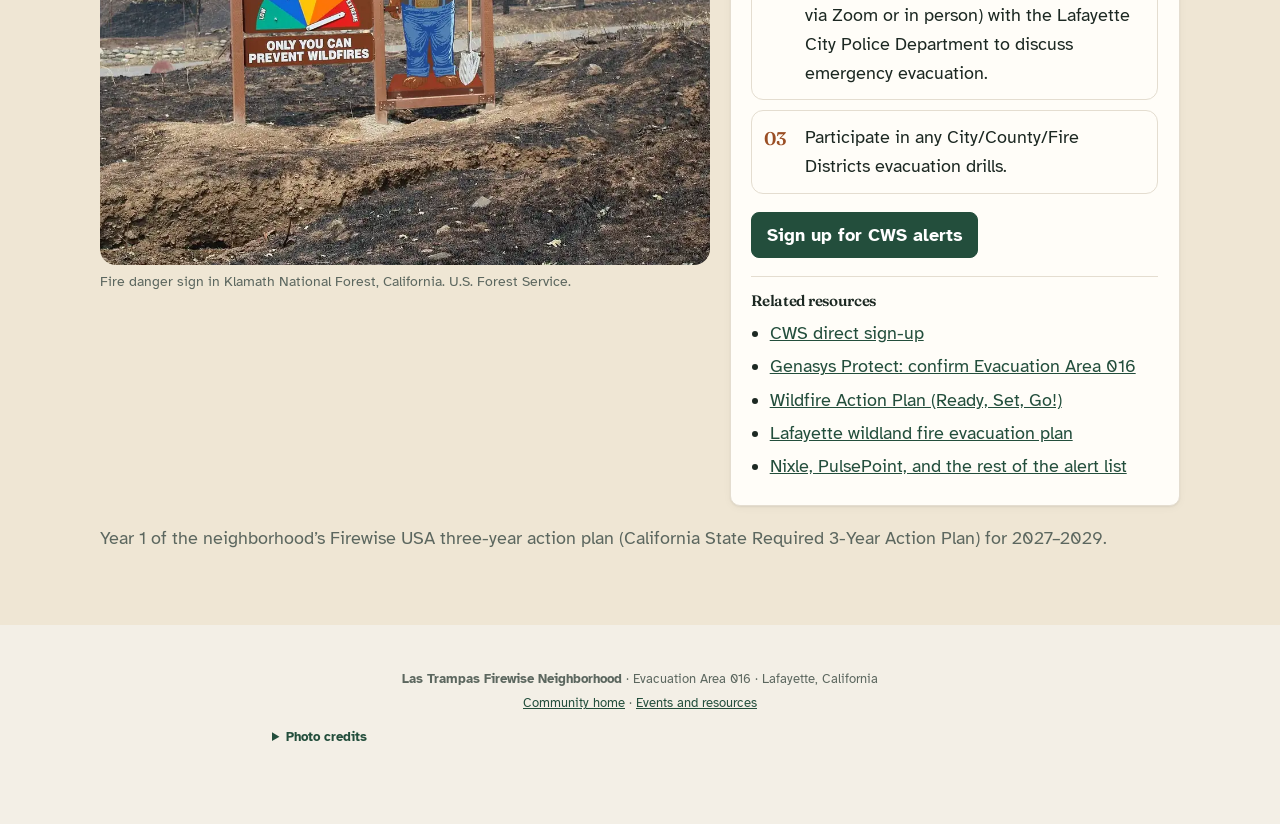
==== commit 5372c34d: "Add flame logo, favicon set, home screen icons and web manifest; show logo in header" ====
--- a/action-plan.html
+++ b/action-plan.html
@@ -3,11 +3,16 @@
 <meta charset="utf-8"><meta name="viewport" content="width=device-width,initial-scale=1">
 <meta name="description" content="Las Trampas LAF-016 Community Wildfire Action Plan for 2027–2029, Action Plan Year 1.">
 <title>Action Plan 2027–2029 &middot; Las Trampas Firewise</title>
-<link rel="icon" href="data:image/svg+xml,%3Csvg xmlns='http://www.w3.org/2000/svg' viewBox='0 0 32 32'%3E%3Crect width='32' height='32' rx='6' fill='%23234e3c'/%3E%3Cpath d='M16 7c-3.2 4.6-7 7-7 12.2a7 7 0 0 0 14 0C23 14 19.2 11.6 16 7z' fill='%23f3e6c4'/%3E%3C/svg%3E">
+<link rel="icon" href="assets/icons/favicon.ico" sizes="16x16 32x32 48x48">
+<link rel="icon" href="assets/icons/favicon.svg" type="image/svg+xml">
+<link rel="apple-touch-icon" href="assets/icons/apple-touch-icon.png">
+<link rel="manifest" href="site.webmanifest">
+<meta name="theme-color" content="#234e3c">
+<meta name="apple-mobile-web-app-title" content="LT Firewise">
 <link rel="stylesheet" href="assets/style.css">
 </head><body class="page-public"><a class="skip" href="#content">Skip to content</a>
 <header class="site"><div class="wrap">
-  <a class="brand" href="index.html"><strong>Las Trampas Firewise</strong><span>Evacuation Area 016 &middot; Lafayette, CA</span></a>
+  <a class="brand" href="index.html"><img class="brand-logo" src="assets/icons/logo.svg" width="44" height="44" alt=""><span class="brand-text"><strong>Las Trampas Firewise</strong><span>Evacuation Area 016 &middot; Lafayette, CA</span></span></a>
   <nav class="main" aria-label="Main"><ul>
     <li><a href="index.html">Home</a></li>
     <li><a href="action-plan.html" aria-current="page">Action plan</a></li>
--- a/assets/style.css
+++ b/assets/style.css
@@ -20,9 +20,13 @@
 .skip:focus{left:0}
 header.site{background:var(--accent);color:var(--accent-ink);font-size:1rem;line-height:1.4}
 header.site .wrap{display:flex;flex-wrap:wrap;align-items:center;justify-content:space-between;gap:.5rem 1.5rem;padding:.75rem 1.25rem}
-.brand{display:flex;flex-direction:column;line-height:1.2}
+.brand{display:flex;flex-direction:row;align-items:center;gap:.65rem;line-height:1.2}
+.brand-logo{width:44px;height:44px;flex:none;border-radius:11px;box-shadow:0 0 0 2px rgba(243,230,196,.45),0 2px 6px rgba(0,0,0,.3);transition:transform .25s ease}
+.brand:hover .brand-logo{transform:rotate(-6deg) scale(1.06)}
+@media (prefers-reduced-motion:reduce){.brand-logo{transition:none}.brand:hover .brand-logo{transform:none}}
+.brand .brand-text{display:flex;flex-direction:column;font-size:inherit;opacity:1}
 .brand strong{font-size:1.1rem;letter-spacing:.01em}
-.brand span{font-size:.85rem;opacity:.85}
+.brand .brand-text span{font-size:.85rem;opacity:.85}
 nav.main ul{list-style:none;margin:0;padding:0;display:flex;flex-wrap:wrap;gap:.25rem}
 nav.main a{color:var(--accent-ink);text-decoration:none;padding:.4rem .8rem;border-radius:999px;display:inline-block;font-weight:500}
 nav.main a:hover{background:rgba(255,255,255,.14)}
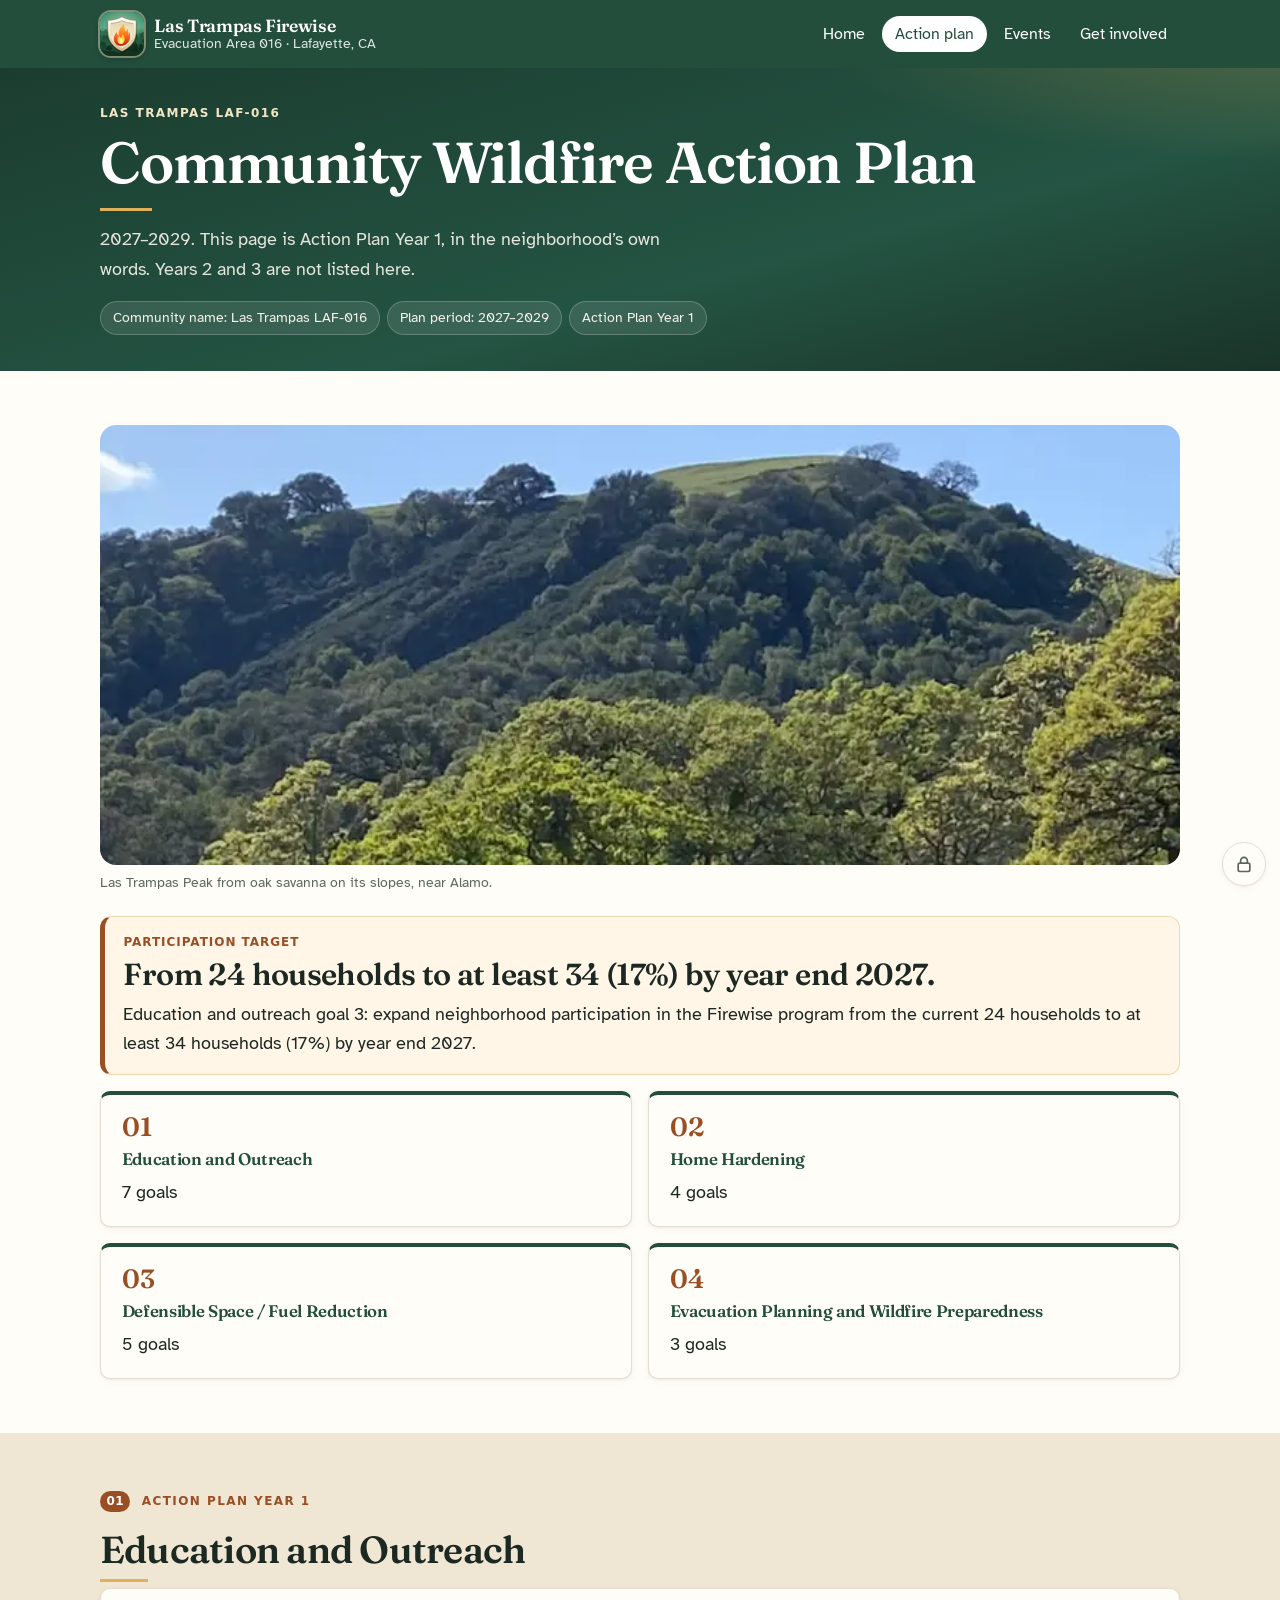
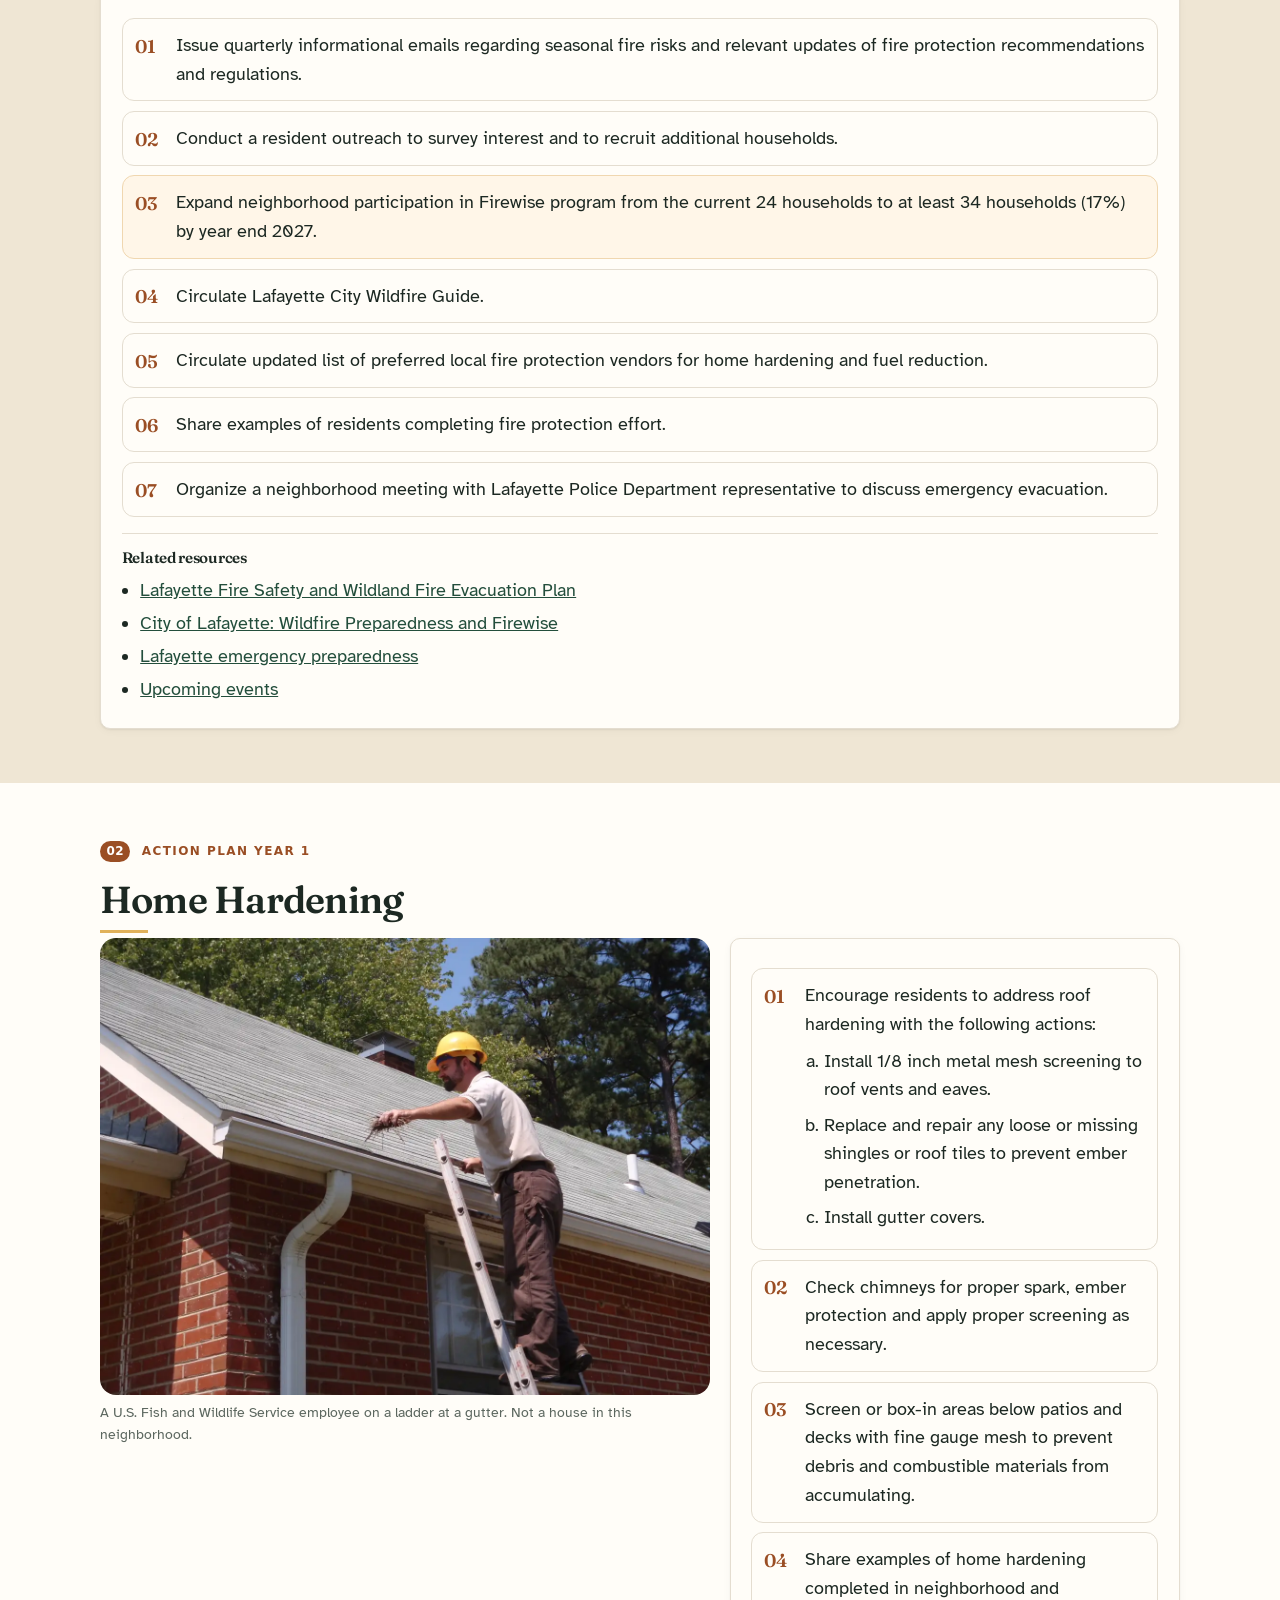
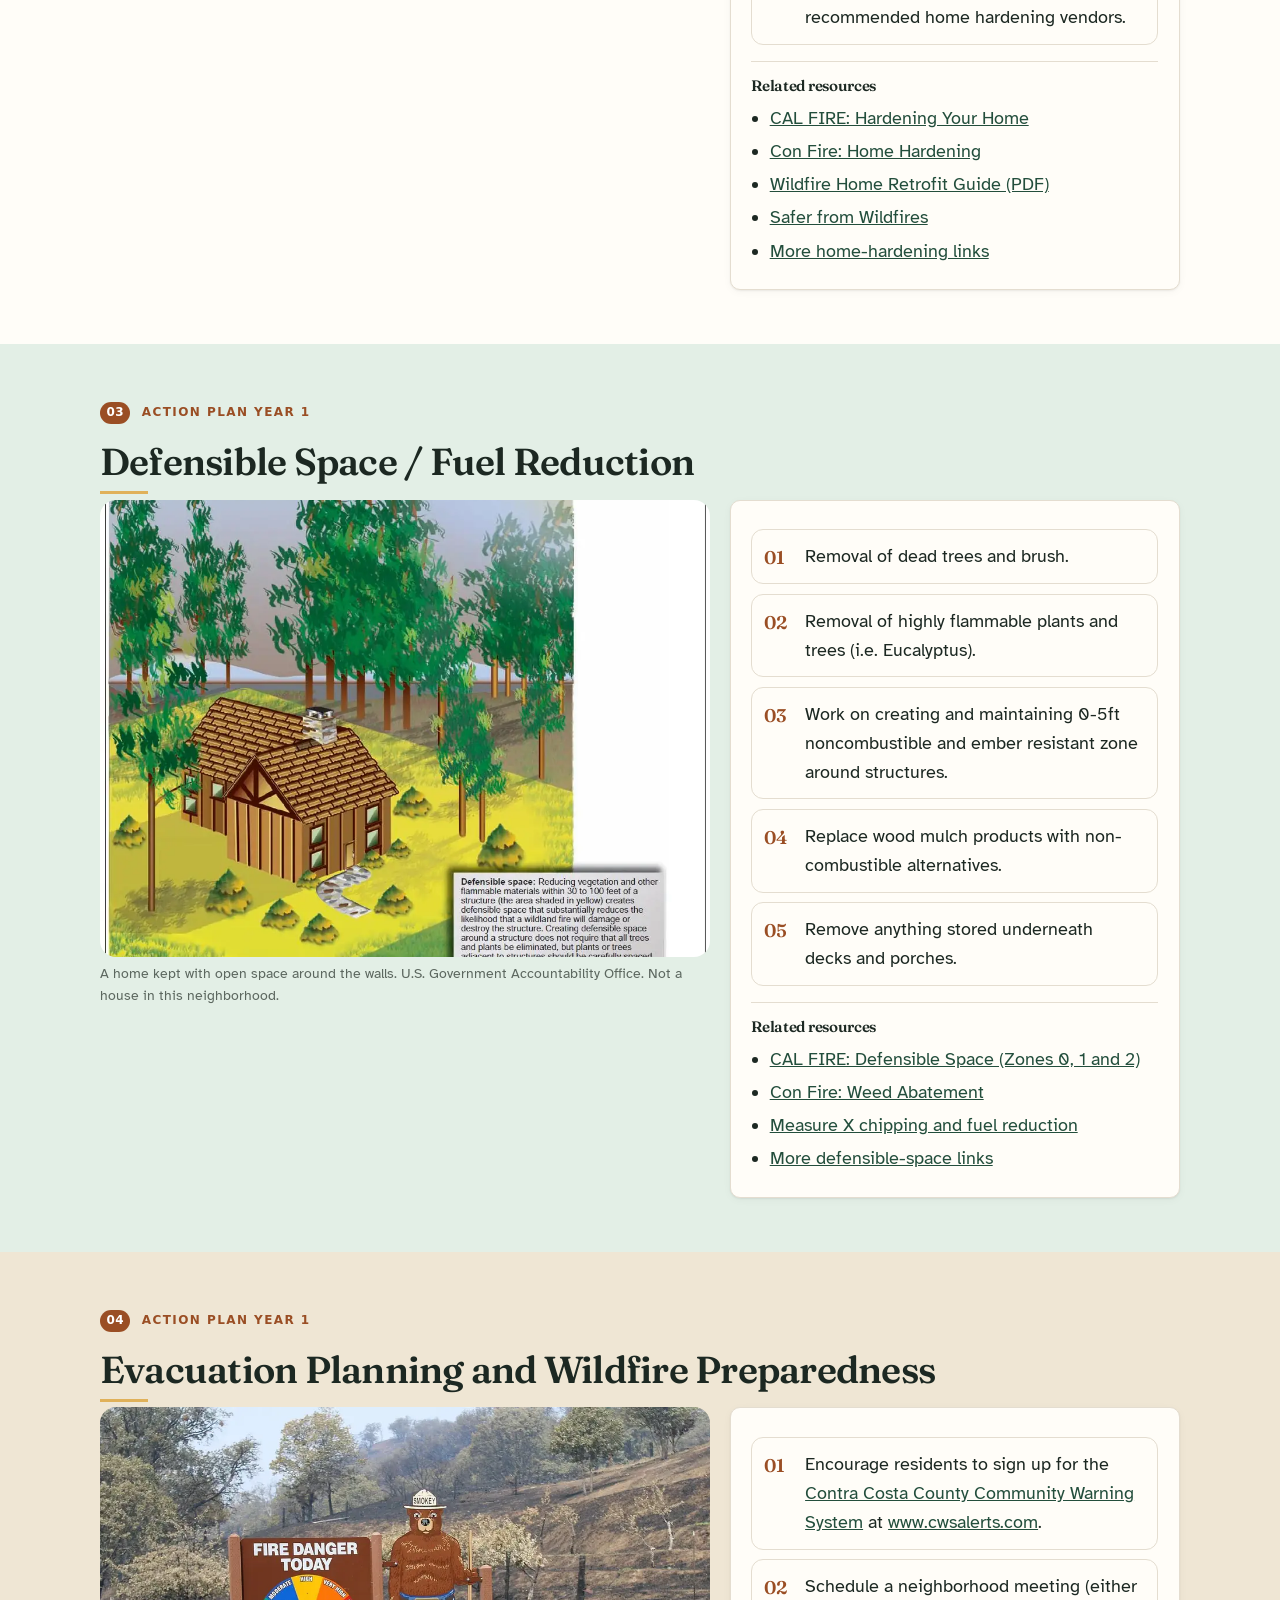
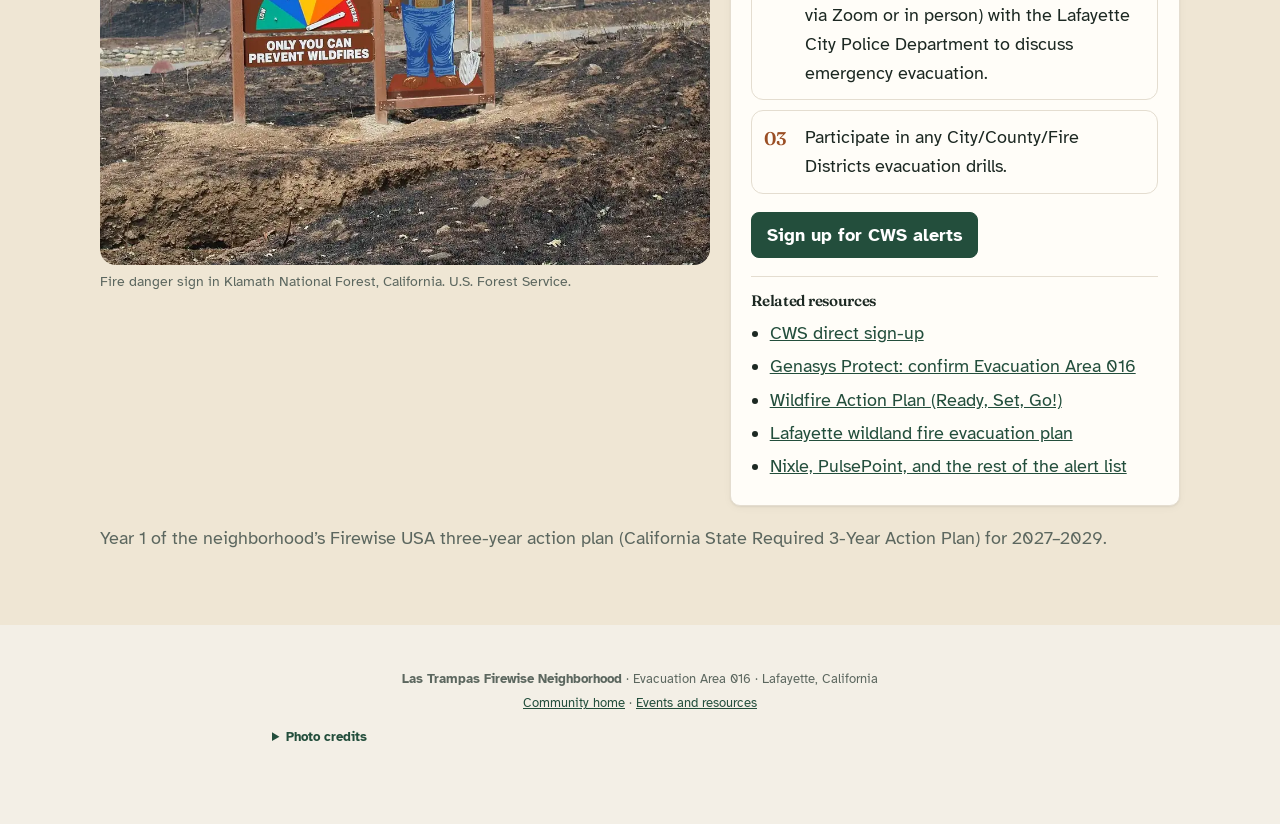
==== commit a846d28f: "Absolute, sized, cache-busted apple-touch-icon" ====
--- a/action-plan.html
+++ b/action-plan.html
@@ -5,7 +5,7 @@
 <title>Action Plan 2027–2029 &middot; Las Trampas Firewise</title>
 <link rel="icon" href="assets/icons/favicon.ico" sizes="16x16 32x32 48x48">
 <link rel="icon" href="assets/icons/favicon.svg" type="image/svg+xml">
-<link rel="apple-touch-icon" href="assets/icons/apple-touch-icon.png">
+<link rel="apple-touch-icon" sizes="180x180" href="/firewise/assets/icons/apple-touch-icon.png?v=5">
 <link rel="manifest" href="site.webmanifest">
 <meta name="theme-color" content="#234e3c">
 <meta name="apple-mobile-web-app-title" content="LT Firewise">
